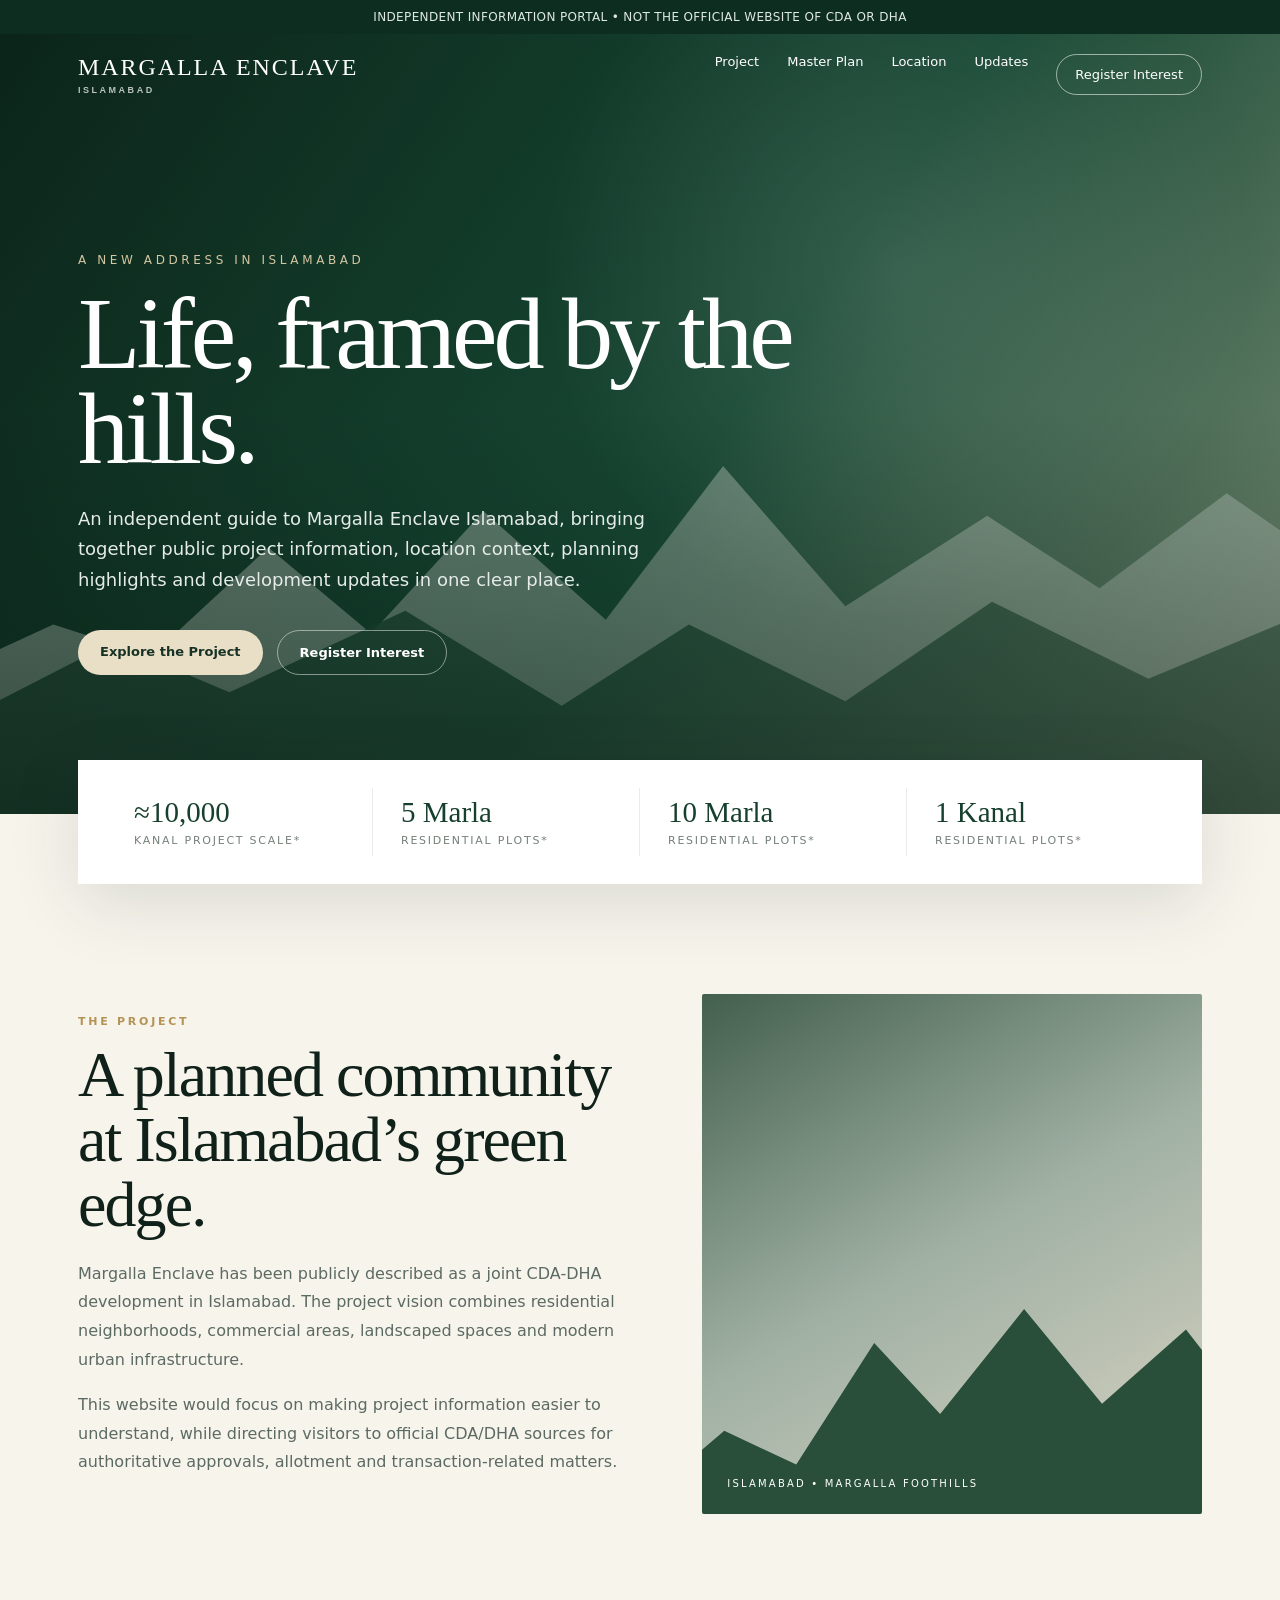
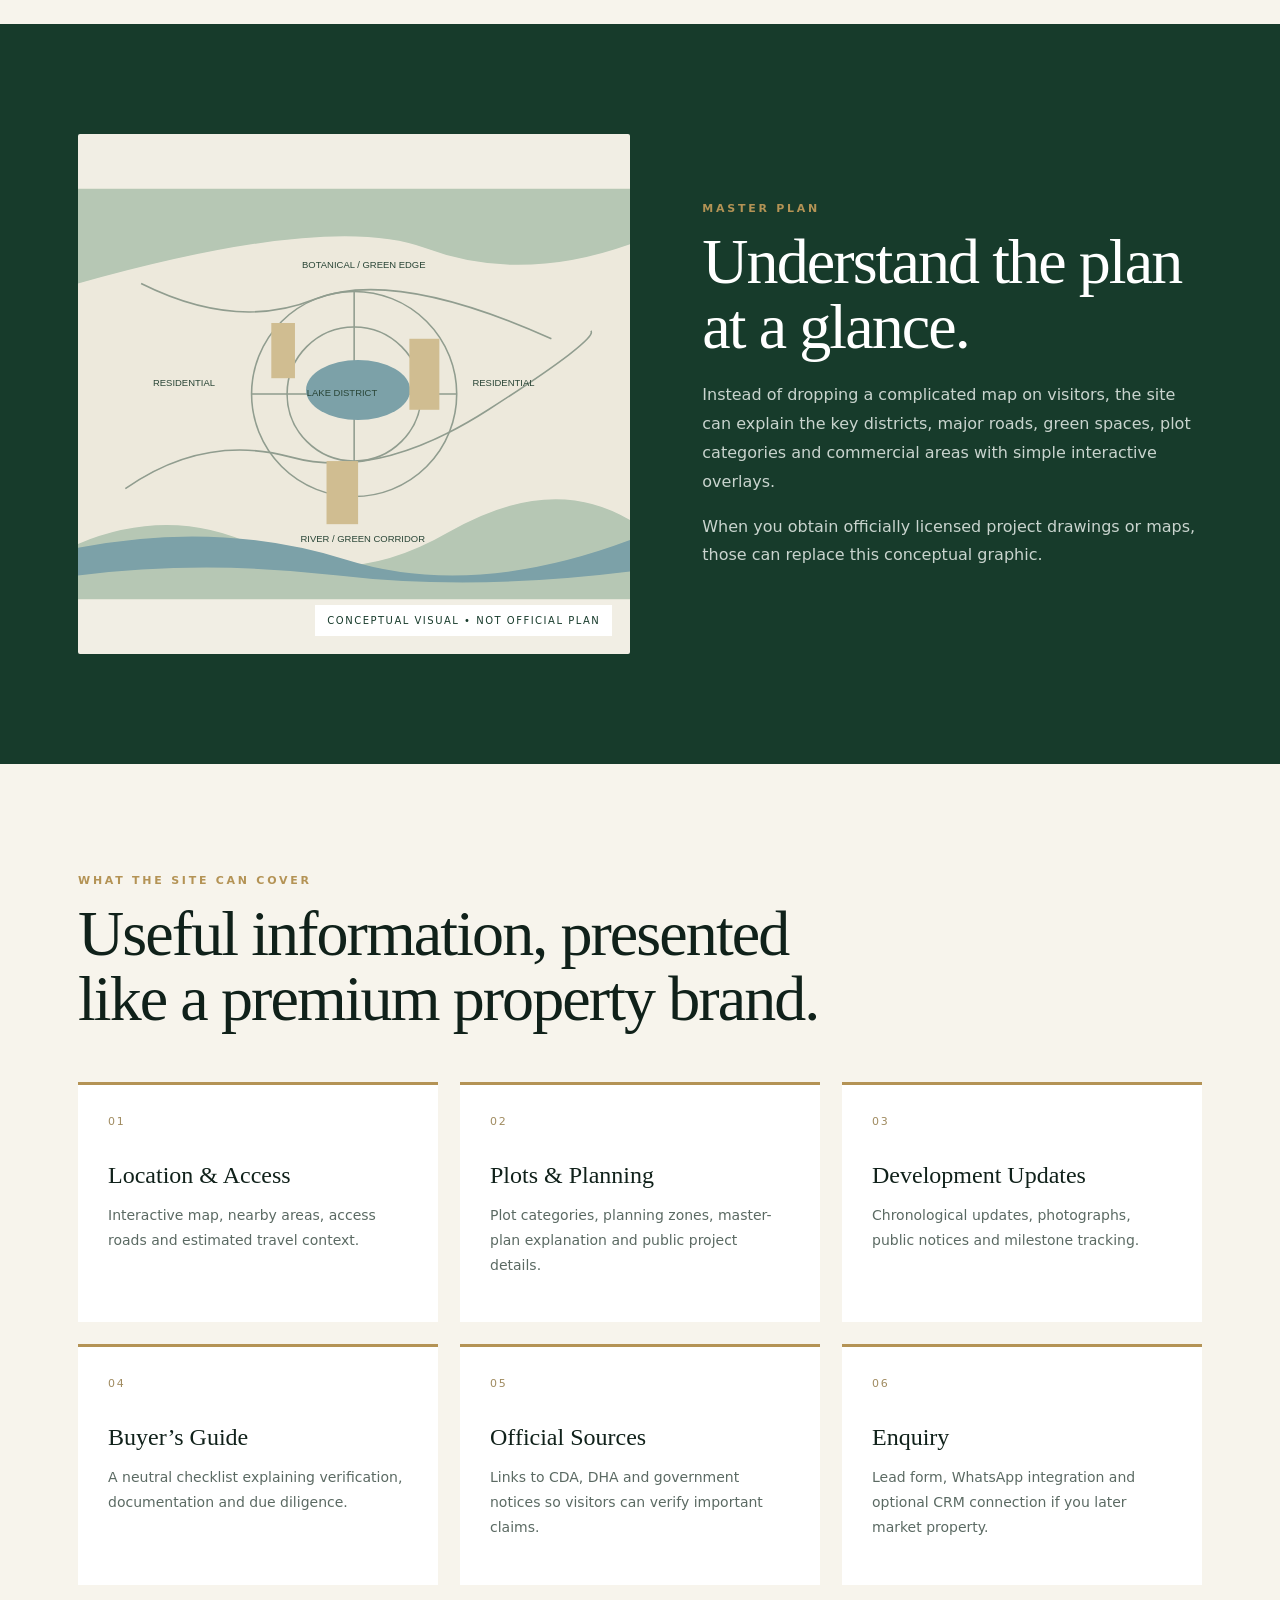
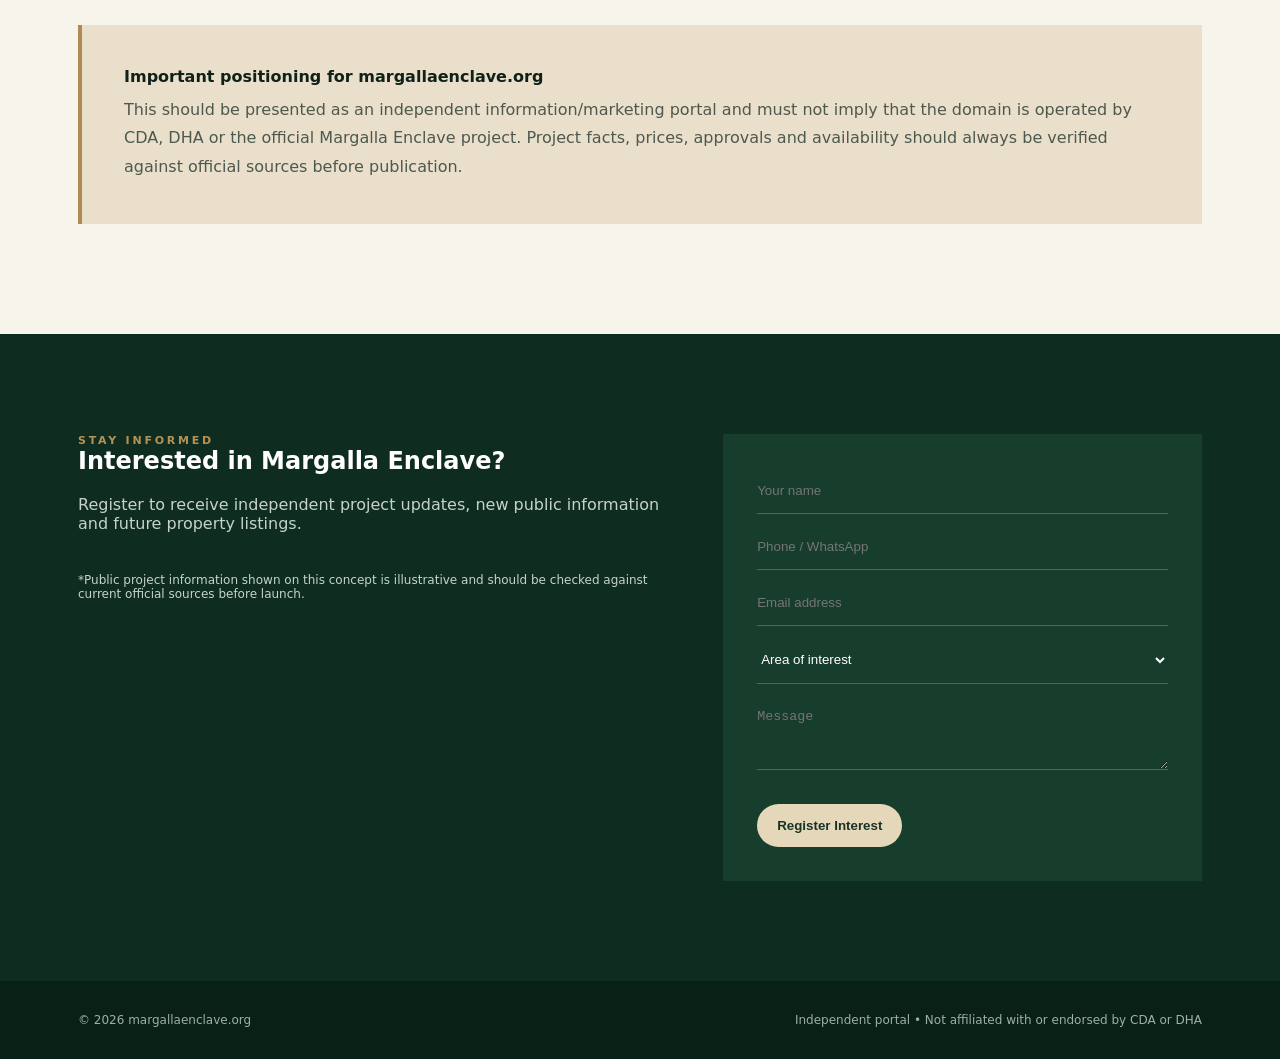
==== index.html @ d3f8efd4 "Add files via upload" ====
<!doctype html>
<html lang="en">
<head>
<meta charset="utf-8" />
<meta name="viewport" content="width=device-width,initial-scale=1" />
<title>Margalla Enclave Islamabad | Independent Information Portal</title>
<meta name="description" content="Independent information portal for Margalla Enclave Islamabad. Not an official CDA or DHA website." />
<style>
:root{--ink:#10211a;--green:#163d2c;--green2:#245942;--sand:#e9dfc7;--cream:#f7f4ec;--gold:#b49355;--white:#fff;--muted:#64726c}
*{box-sizing:border-box}html{scroll-behavior:smooth}body{margin:0;font-family:Inter,ui-sans-serif,system-ui,-apple-system,Segoe UI,Arial,sans-serif;background:var(--cream);color:var(--ink)}
a{text-decoration:none;color:inherit}.wrap{max-width:1180px;margin:auto;padding:0 28px}
.notice{background:#0d2d20;color:#dfe9e3;text-align:center;font-size:12px;letter-spacing:.03em;padding:10px 16px}
nav{height:82px;display:flex;align-items:center;justify-content:space-between;position:absolute;top:34px;left:0;right:0;z-index:5;color:#fff}.brand{font-family:Georgia,serif;font-size:24px;letter-spacing:.08em}.brand small{display:block;font:600 9px/1.2 Inter,sans-serif;letter-spacing:.28em;margin-top:4px;opacity:.72}.navlinks{display:flex;gap:28px;font-size:13px}.cta{border:1px solid rgba(255,255,255,.55);padding:12px 18px;border-radius:99px}
.hero{min-height:780px;position:relative;overflow:hidden;background:linear-gradient(125deg,#0b2419 0%,#174833 55%,#7a8e76 100%);color:white;display:flex;align-items:center}
.hero:after{content:"";position:absolute;inset:0;background:radial-gradient(circle at 70% 30%,rgba(255,255,255,.12),transparent 34%),linear-gradient(to top,rgba(4,20,13,.45),transparent 52%)}
.mountains{position:absolute;inset:auto -5% 0 -5%;height:58%;opacity:.46}
.mountains svg{width:100%;height:100%}.heroContent{position:relative;z-index:2;padding-top:80px;max-width:760px}.eyebrow{font-size:12px;letter-spacing:.3em;text-transform:uppercase;color:#d4c6a2;margin-bottom:20px}.hero h1{font:400 clamp(55px,8vw,104px)/.92 Georgia,serif;margin:0 0 28px;letter-spacing:-.04em}.hero p{max-width:620px;font-size:18px;line-height:1.7;color:#e5ece8}.buttons{display:flex;gap:14px;margin-top:34px}.btn{padding:14px 22px;border-radius:99px;font-weight:700;font-size:13px}.btn.gold{background:var(--sand);color:#183326}.btn.ghost{border:1px solid rgba(255,255,255,.48)}
.stats{margin-top:-54px;position:relative;z-index:4}.statsCard{background:#fff;box-shadow:0 18px 70px rgba(23,49,37,.13);display:grid;grid-template-columns:repeat(4,1fr);padding:28px}.stat{padding:8px 28px;border-right:1px solid #e9edea}.stat:last-child{border:0}.stat strong{display:block;font:400 29px Georgia,serif;color:#173f2d}.stat span{font-size:11px;text-transform:uppercase;letter-spacing:.16em;color:#748078}
.section{padding:110px 0}.grid2{display:grid;grid-template-columns:1.05fr .95fr;gap:72px;align-items:center}.kicker{font-size:11px;letter-spacing:.25em;text-transform:uppercase;color:var(--gold);font-weight:800}.section h2{font:400 clamp(40px,5vw,66px)/1.02 Georgia,serif;margin:14px 0 22px;letter-spacing:-.03em}.section p{color:#5b6a63;line-height:1.8;font-size:16px}.photo{height:520px;border-radius:2px;position:relative;overflow:hidden;background:linear-gradient(150deg,#435f4e,#9fb0a3 48%,#d9d4c3)}.photo:before{content:"";position:absolute;left:-10%;right:-10%;bottom:-10%;height:65%;background:#294f3a;clip-path:polygon(0 78%,12% 60%,24% 70%,37% 34%,48% 55%,62% 24%,75% 52%,89% 30%,100% 55%,100% 100%,0 100%)}.photo:after{content:"ISLAMABAD • MARGALLA FOOTHILLS";position:absolute;bottom:25px;left:25px;color:white;font-size:10px;letter-spacing:.22em}
.planSec{background:#173b2b;color:white}.planSec p{color:#c9d4ce}.plan{height:520px;background:#f1eee4;border-radius:2px;position:relative;overflow:hidden}.plan svg{width:100%;height:100%}.planTag{position:absolute;right:18px;bottom:18px;background:#fff;color:#173b2b;font-size:10px;letter-spacing:.15em;padding:10px 12px;text-transform:uppercase}
.features{display:grid;grid-template-columns:repeat(3,1fr);gap:22px;margin-top:50px}.feature{background:white;padding:30px;min-height:190px;border-top:3px solid var(--gold)}.feature b{font:400 24px Georgia,serif}.feature p{font-size:14px}.feature .num{font-size:11px;letter-spacing:.15em;color:#a08b60;margin-bottom:34px}
.disclaimer{background:#eadfca;padding:42px;margin-top:40px;border-left:4px solid #ae8c51}.disclaimer strong{display:block;margin-bottom:10px}.disclaimer p{margin:0;color:#4d584f}
.contact{background:#0f2c20;color:white;padding:100px 0}.contact .card{display:grid;grid-template-columns:1.1fr .9fr;gap:60px}.contact h2{margin-top:0}.contact p{color:#c6d3cc}.form{background:#173d2c;padding:34px}.form input,.form select,.form textarea{width:100%;padding:15px 0;margin-bottom:10px;border:0;border-bottom:1px solid rgba(255,255,255,.22);background:transparent;color:white;outline:none}.form option{color:#111}.form button{margin-top:20px;background:#e5d8ba;color:#183326;border:0;padding:14px 20px;border-radius:99px;font-weight:700}.footer{background:#092017;color:#9eb0a6;padding:32px 0;font-size:12px}.footer .wrap{display:flex;justify-content:space-between;gap:30px}
@media(max-width:800px){.navlinks{display:none}.hero{min-height:690px}.grid2,.contact .card{grid-template-columns:1fr}.statsCard{grid-template-columns:1fr 1fr}.stat:nth-child(2){border-right:0}.features{grid-template-columns:1fr}.photo,.plan{height:400px}.section{padding:78px 0}.footer .wrap{display:block}.footer span{display:block;margin-top:10px}}
</style>
</head>
<body>
<div class="notice">INDEPENDENT INFORMATION PORTAL • NOT THE OFFICIAL WEBSITE OF CDA OR DHA</div>
<nav><div class="wrap" style="display:flex;align-items:center;justify-content:space-between;width:100%"><a class="brand" href="#">MARGALLA ENCLAVE<small>ISLAMABAD</small></a><div class="navlinks"><a href="#project">Project</a><a href="#plan">Master Plan</a><a href="#location">Location</a><a href="#updates">Updates</a><a class="cta" href="#contact">Register Interest</a></div></div></nav>
<header class="hero"><div class="mountains"><svg viewBox="0 0 1440 500" preserveAspectRatio="none"><path fill="#b5c2b7" d="M0,350 L120,290 220,325 340,205 445,300 560,165 685,285 805,115 930,270 1075,170 1190,250 1320,145 1440,235 1440,500 0,500Z"/><path fill="#244b37" opacity=".9" d="M0,410 L180,310 300,365 480,275 640,380 770,290 930,375 1080,265 1240,350 1440,260 1440,500 0,500Z"/></svg></div><div class="wrap" style="width:100%"><div class="heroContent"><div class="eyebrow">A new address in Islamabad</div><h1>Life, framed by the hills.</h1><p>An independent guide to Margalla Enclave Islamabad, bringing together public project information, location context, planning highlights and development updates in one clear place.</p><div class="buttons"><a class="btn gold" href="#project">Explore the Project</a><a class="btn ghost" href="#contact">Register Interest</a></div></div></div></header>
<div class="stats"><div class="wrap"><div class="statsCard"><div class="stat"><strong>≈10,000</strong><span>Kanal project scale*</span></div><div class="stat"><strong>5 Marla</strong><span>Residential plots*</span></div><div class="stat"><strong>10 Marla</strong><span>Residential plots*</span></div><div class="stat"><strong>1 Kanal</strong><span>Residential plots*</span></div></div></div></div>
<section class="section" id="project"><div class="wrap grid2"><div><div class="kicker">The Project</div><h2>A planned community at Islamabad’s green edge.</h2><p>Margalla Enclave has been publicly described as a joint CDA-DHA development in Islamabad. The project vision combines residential neighborhoods, commercial areas, landscaped spaces and modern urban infrastructure.</p><p>This website would focus on making project information easier to understand, while directing visitors to official CDA/DHA sources for authoritative approvals, allotment and transaction-related matters.</p></div><div class="photo"></div></div></section>
<section class="section planSec" id="plan"><div class="wrap grid2"><div class="plan"><svg viewBox="0 0 700 520"><rect width="700" height="520" fill="#ede9dc"/><g stroke="#879587" stroke-width="2" fill="none" opacity=".9"><path d="M60 380 Q160 310 270 340 T520 280 T650 180"/><path d="M80 120 Q200 180 300 140 T600 190"/><circle cx="350" cy="260" r="130"/><circle cx="350" cy="260" r="85"/><path d="M350 130V390M220 260H480"/></g><g fill="#b6c7b4"><path d="M0 0H700V70Q560 120 440 75T0 120Z"/><path d="M0 450Q120 400 230 455T470 435T700 420V520H0Z"/></g><g fill="#7ca1a8"><ellipse cx="355" cy="255" rx="66" ry="38"/><path d="M0 455 Q180 420 340 470 T700 445 V485 Q500 510 330 490 T0 490Z"/></g><g fill="#d0bd91"><rect x="245" y="170" width="30" height="70"/><rect x="420" y="190" width="38" height="90"/><rect x="315" y="345" width="40" height="80"/></g><g font-family="Arial" font-size="12" fill="#294536"><text x="290" y="263">LAKE DISTRICT</text><text x="284" y="100">BOTANICAL / GREEN EDGE</text><text x="282" y="447">RIVER / GREEN CORRIDOR</text><text x="500" y="250">RESIDENTIAL</text><text x="95" y="250">RESIDENTIAL</text></g></svg><div class="planTag">Conceptual visual • not official plan</div></div><div><div class="kicker">Master Plan</div><h2>Understand the plan at a glance.</h2><p>Instead of dropping a complicated map on visitors, the site can explain the key districts, major roads, green spaces, plot categories and commercial areas with simple interactive overlays.</p><p>When you obtain officially licensed project drawings or maps, those can replace this conceptual graphic.</p></div></div></section>
<section class="section" id="location"><div class="wrap"><div class="kicker">What the site can cover</div><h2 style="max-width:760px">Useful information, presented like a premium property brand.</h2><div class="features"><div class="feature"><div class="num">01</div><b>Location & Access</b><p>Interactive map, nearby areas, access roads and estimated travel context.</p></div><div class="feature"><div class="num">02</div><b>Plots & Planning</b><p>Plot categories, planning zones, master-plan explanation and public project details.</p></div><div class="feature"><div class="num">03</div><b>Development Updates</b><p>Chronological updates, photographs, public notices and milestone tracking.</p></div><div class="feature"><div class="num">04</div><b>Buyer’s Guide</b><p>A neutral checklist explaining verification, documentation and due diligence.</p></div><div class="feature"><div class="num">05</div><b>Official Sources</b><p>Links to CDA, DHA and government notices so visitors can verify important claims.</p></div><div class="feature"><div class="num">06</div><b>Enquiry</b><p>Lead form, WhatsApp integration and optional CRM connection if you later market property.</p></div></div><div class="disclaimer"><strong>Important positioning for margallaenclave.org</strong><p>This should be presented as an independent information/marketing portal and must not imply that the domain is operated by CDA, DHA or the official Margalla Enclave project. Project facts, prices, approvals and availability should always be verified against official sources before publication.</p></div></div></section>
<section class="contact" id="contact"><div class="wrap card"><div><div class="kicker">Stay informed</div><h2>Interested in Margalla Enclave?</h2><p>Register to receive independent project updates, new public information and future property listings.</p><p style="font-size:12px;margin-top:40px">*Public project information shown on this concept is illustrative and should be checked against current official sources before launch.</p></div><form class="form" onsubmit="event.preventDefault();alert('Demo form only');"><input placeholder="Your name"/><input placeholder="Phone / WhatsApp"/><input type="email" placeholder="Email address"/><select><option>Area of interest</option><option>5 Marla</option><option>10 Marla</option><option>1 Kanal</option><option>Commercial</option></select><textarea rows="3" placeholder="Message"></textarea><button>Register Interest</button></form></div></section>
<footer class="footer"><div class="wrap"><div>© 2026 margallaenclave.org</div><span>Independent portal • Not affiliated with or endorsed by CDA or DHA</span></div></footer>
</body></html>
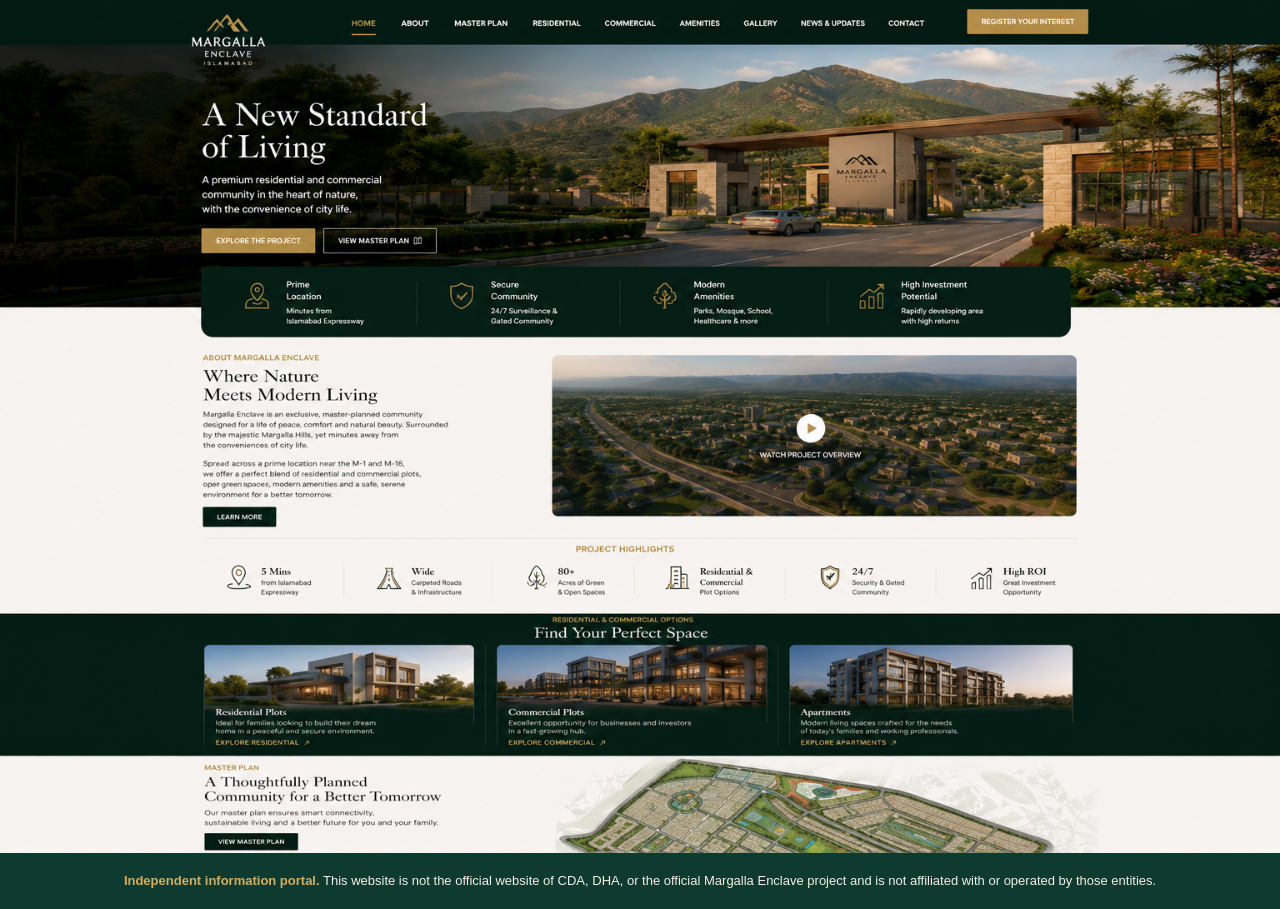
==== commit 1869142d: "Add files via upload" ====
--- a/index.html
+++ b/index.html
@@ -1,37 +1,34 @@
 <!doctype html>
 <html lang="en">
 <head>
-<meta charset="utf-8" />
-<meta name="viewport" content="width=device-width,initial-scale=1" />
-<title>Margalla Enclave Islamabad | Independent Information Portal</title>
-<meta name="description" content="Independent information portal for Margalla Enclave Islamabad. Not an official CDA or DHA website." />
-<style>
-:root{--ink:#10211a;--green:#163d2c;--green2:#245942;--sand:#e9dfc7;--cream:#f7f4ec;--gold:#b49355;--white:#fff;--muted:#64726c}
-*{box-sizing:border-box}html{scroll-behavior:smooth}body{margin:0;font-family:Inter,ui-sans-serif,system-ui,-apple-system,Segoe UI,Arial,sans-serif;background:var(--cream);color:var(--ink)}
-a{text-decoration:none;color:inherit}.wrap{max-width:1180px;margin:auto;padding:0 28px}
-.notice{background:#0d2d20;color:#dfe9e3;text-align:center;font-size:12px;letter-spacing:.03em;padding:10px 16px}
-nav{height:82px;display:flex;align-items:center;justify-content:space-between;position:absolute;top:34px;left:0;right:0;z-index:5;color:#fff}.brand{font-family:Georgia,serif;font-size:24px;letter-spacing:.08em}.brand small{display:block;font:600 9px/1.2 Inter,sans-serif;letter-spacing:.28em;margin-top:4px;opacity:.72}.navlinks{display:flex;gap:28px;font-size:13px}.cta{border:1px solid rgba(255,255,255,.55);padding:12px 18px;border-radius:99px}
-.hero{min-height:780px;position:relative;overflow:hidden;background:linear-gradient(125deg,#0b2419 0%,#174833 55%,#7a8e76 100%);color:white;display:flex;align-items:center}
-.hero:after{content:"";position:absolute;inset:0;background:radial-gradient(circle at 70% 30%,rgba(255,255,255,.12),transparent 34%),linear-gradient(to top,rgba(4,20,13,.45),transparent 52%)}
-.mountains{position:absolute;inset:auto -5% 0 -5%;height:58%;opacity:.46}
-.mountains svg{width:100%;height:100%}.heroContent{position:relative;z-index:2;padding-top:80px;max-width:760px}.eyebrow{font-size:12px;letter-spacing:.3em;text-transform:uppercase;color:#d4c6a2;margin-bottom:20px}.hero h1{font:400 clamp(55px,8vw,104px)/.92 Georgia,serif;margin:0 0 28px;letter-spacing:-.04em}.hero p{max-width:620px;font-size:18px;line-height:1.7;color:#e5ece8}.buttons{display:flex;gap:14px;margin-top:34px}.btn{padding:14px 22px;border-radius:99px;font-weight:700;font-size:13px}.btn.gold{background:var(--sand);color:#183326}.btn.ghost{border:1px solid rgba(255,255,255,.48)}
-.stats{margin-top:-54px;position:relative;z-index:4}.statsCard{background:#fff;box-shadow:0 18px 70px rgba(23,49,37,.13);display:grid;grid-template-columns:repeat(4,1fr);padding:28px}.stat{padding:8px 28px;border-right:1px solid #e9edea}.stat:last-child{border:0}.stat strong{display:block;font:400 29px Georgia,serif;color:#173f2d}.stat span{font-size:11px;text-transform:uppercase;letter-spacing:.16em;color:#748078}
-.section{padding:110px 0}.grid2{display:grid;grid-template-columns:1.05fr .95fr;gap:72px;align-items:center}.kicker{font-size:11px;letter-spacing:.25em;text-transform:uppercase;color:var(--gold);font-weight:800}.section h2{font:400 clamp(40px,5vw,66px)/1.02 Georgia,serif;margin:14px 0 22px;letter-spacing:-.03em}.section p{color:#5b6a63;line-height:1.8;font-size:16px}.photo{height:520px;border-radius:2px;position:relative;overflow:hidden;background:linear-gradient(150deg,#435f4e,#9fb0a3 48%,#d9d4c3)}.photo:before{content:"";position:absolute;left:-10%;right:-10%;bottom:-10%;height:65%;background:#294f3a;clip-path:polygon(0 78%,12% 60%,24% 70%,37% 34%,48% 55%,62% 24%,75% 52%,89% 30%,100% 55%,100% 100%,0 100%)}.photo:after{content:"ISLAMABAD • MARGALLA FOOTHILLS";position:absolute;bottom:25px;left:25px;color:white;font-size:10px;letter-spacing:.22em}
-.planSec{background:#173b2b;color:white}.planSec p{color:#c9d4ce}.plan{height:520px;background:#f1eee4;border-radius:2px;position:relative;overflow:hidden}.plan svg{width:100%;height:100%}.planTag{position:absolute;right:18px;bottom:18px;background:#fff;color:#173b2b;font-size:10px;letter-spacing:.15em;padding:10px 12px;text-transform:uppercase}
-.features{display:grid;grid-template-columns:repeat(3,1fr);gap:22px;margin-top:50px}.feature{background:white;padding:30px;min-height:190px;border-top:3px solid var(--gold)}.feature b{font:400 24px Georgia,serif}.feature p{font-size:14px}.feature .num{font-size:11px;letter-spacing:.15em;color:#a08b60;margin-bottom:34px}
-.disclaimer{background:#eadfca;padding:42px;margin-top:40px;border-left:4px solid #ae8c51}.disclaimer strong{display:block;margin-bottom:10px}.disclaimer p{margin:0;color:#4d584f}
-.contact{background:#0f2c20;color:white;padding:100px 0}.contact .card{display:grid;grid-template-columns:1.1fr .9fr;gap:60px}.contact h2{margin-top:0}.contact p{color:#c6d3cc}.form{background:#173d2c;padding:34px}.form input,.form select,.form textarea{width:100%;padding:15px 0;margin-bottom:10px;border:0;border-bottom:1px solid rgba(255,255,255,.22);background:transparent;color:white;outline:none}.form option{color:#111}.form button{margin-top:20px;background:#e5d8ba;color:#183326;border:0;padding:14px 20px;border-radius:99px;font-weight:700}.footer{background:#092017;color:#9eb0a6;padding:32px 0;font-size:12px}.footer .wrap{display:flex;justify-content:space-between;gap:30px}
-@media(max-width:800px){.navlinks{display:none}.hero{min-height:690px}.grid2,.contact .card{grid-template-columns:1fr}.statsCard{grid-template-columns:1fr 1fr}.stat:nth-child(2){border-right:0}.features{grid-template-columns:1fr}.photo,.plan{height:400px}.section{padding:78px 0}.footer .wrap{display:block}.footer span{display:block;margin-top:10px}}
-</style>
+  <meta charset="utf-8">
+  <meta name="viewport" content="width=device-width, initial-scale=1">
+  <title>Margalla Enclave Islamabad | Independent Information Portal</title>
+  <meta name="description" content="Independent information portal for Margalla Enclave Islamabad. Not affiliated with CDA, DHA, or the official Margalla Enclave project.">
+  <style>
+    * { box-sizing: border-box; }
+    html, body { margin: 0; padding: 0; background: #f7f4ee; }
+    body { font-family: Arial, Helvetica, sans-serif; color: #173d32; }
+    .page { width: 100%; overflow-x: hidden; }
+    .mockup { display: block; width: 100%; height: auto; }
+    .disclaimer {
+      background: #0e3a30;
+      color: #f5efe4;
+      text-align: center;
+      padding: 18px 20px;
+      font-size: 13px;
+      line-height: 1.5;
+    }
+    .disclaimer strong { color: #d6ad5c; }
+  </style>
 </head>
 <body>
-<div class="notice">INDEPENDENT INFORMATION PORTAL • NOT THE OFFICIAL WEBSITE OF CDA OR DHA</div>
-<nav><div class="wrap" style="display:flex;align-items:center;justify-content:space-between;width:100%"><a class="brand" href="#">MARGALLA ENCLAVE<small>ISLAMABAD</small></a><div class="navlinks"><a href="#project">Project</a><a href="#plan">Master Plan</a><a href="#location">Location</a><a href="#updates">Updates</a><a class="cta" href="#contact">Register Interest</a></div></div></nav>
-<header class="hero"><div class="mountains"><svg viewBox="0 0 1440 500" preserveAspectRatio="none"><path fill="#b5c2b7" d="M0,350 L120,290 220,325 340,205 445,300 560,165 685,285 805,115 930,270 1075,170 1190,250 1320,145 1440,235 1440,500 0,500Z"/><path fill="#244b37" opacity=".9" d="M0,410 L180,310 300,365 480,275 640,380 770,290 930,375 1080,265 1240,350 1440,260 1440,500 0,500Z"/></svg></div><div class="wrap" style="width:100%"><div class="heroContent"><div class="eyebrow">A new address in Islamabad</div><h1>Life, framed by the hills.</h1><p>An independent guide to Margalla Enclave Islamabad, bringing together public project information, location context, planning highlights and development updates in one clear place.</p><div class="buttons"><a class="btn gold" href="#project">Explore the Project</a><a class="btn ghost" href="#contact">Register Interest</a></div></div></div></header>
-<div class="stats"><div class="wrap"><div class="statsCard"><div class="stat"><strong>≈10,000</strong><span>Kanal project scale*</span></div><div class="stat"><strong>5 Marla</strong><span>Residential plots*</span></div><div class="stat"><strong>10 Marla</strong><span>Residential plots*</span></div><div class="stat"><strong>1 Kanal</strong><span>Residential plots*</span></div></div></div></div>
-<section class="section" id="project"><div class="wrap grid2"><div><div class="kicker">The Project</div><h2>A planned community at Islamabad’s green edge.</h2><p>Margalla Enclave has been publicly described as a joint CDA-DHA development in Islamabad. The project vision combines residential neighborhoods, commercial areas, landscaped spaces and modern urban infrastructure.</p><p>This website would focus on making project information easier to understand, while directing visitors to official CDA/DHA sources for authoritative approvals, allotment and transaction-related matters.</p></div><div class="photo"></div></div></section>
-<section class="section planSec" id="plan"><div class="wrap grid2"><div class="plan"><svg viewBox="0 0 700 520"><rect width="700" height="520" fill="#ede9dc"/><g stroke="#879587" stroke-width="2" fill="none" opacity=".9"><path d="M60 380 Q160 310 270 340 T520 280 T650 180"/><path d="M80 120 Q200 180 300 140 T600 190"/><circle cx="350" cy="260" r="130"/><circle cx="350" cy="260" r="85"/><path d="M350 130V390M220 260H480"/></g><g fill="#b6c7b4"><path d="M0 0H700V70Q560 120 440 75T0 120Z"/><path d="M0 450Q120 400 230 455T470 435T700 420V520H0Z"/></g><g fill="#7ca1a8"><ellipse cx="355" cy="255" rx="66" ry="38"/><path d="M0 455 Q180 420 340 470 T700 445 V485 Q500 510 330 490 T0 490Z"/></g><g fill="#d0bd91"><rect x="245" y="170" width="30" height="70"/><rect x="420" y="190" width="38" height="90"/><rect x="315" y="345" width="40" height="80"/></g><g font-family="Arial" font-size="12" fill="#294536"><text x="290" y="263">LAKE DISTRICT</text><text x="284" y="100">BOTANICAL / GREEN EDGE</text><text x="282" y="447">RIVER / GREEN CORRIDOR</text><text x="500" y="250">RESIDENTIAL</text><text x="95" y="250">RESIDENTIAL</text></g></svg><div class="planTag">Conceptual visual • not official plan</div></div><div><div class="kicker">Master Plan</div><h2>Understand the plan at a glance.</h2><p>Instead of dropping a complicated map on visitors, the site can explain the key districts, major roads, green spaces, plot categories and commercial areas with simple interactive overlays.</p><p>When you obtain officially licensed project drawings or maps, those can replace this conceptual graphic.</p></div></div></section>
-<section class="section" id="location"><div class="wrap"><div class="kicker">What the site can cover</div><h2 style="max-width:760px">Useful information, presented like a premium property brand.</h2><div class="features"><div class="feature"><div class="num">01</div><b>Location & Access</b><p>Interactive map, nearby areas, access roads and estimated travel context.</p></div><div class="feature"><div class="num">02</div><b>Plots & Planning</b><p>Plot categories, planning zones, master-plan explanation and public project details.</p></div><div class="feature"><div class="num">03</div><b>Development Updates</b><p>Chronological updates, photographs, public notices and milestone tracking.</p></div><div class="feature"><div class="num">04</div><b>Buyer’s Guide</b><p>A neutral checklist explaining verification, documentation and due diligence.</p></div><div class="feature"><div class="num">05</div><b>Official Sources</b><p>Links to CDA, DHA and government notices so visitors can verify important claims.</p></div><div class="feature"><div class="num">06</div><b>Enquiry</b><p>Lead form, WhatsApp integration and optional CRM connection if you later market property.</p></div></div><div class="disclaimer"><strong>Important positioning for margallaenclave.org</strong><p>This should be presented as an independent information/marketing portal and must not imply that the domain is operated by CDA, DHA or the official Margalla Enclave project. Project facts, prices, approvals and availability should always be verified against official sources before publication.</p></div></div></section>
-<section class="contact" id="contact"><div class="wrap card"><div><div class="kicker">Stay informed</div><h2>Interested in Margalla Enclave?</h2><p>Register to receive independent project updates, new public information and future property listings.</p><p style="font-size:12px;margin-top:40px">*Public project information shown on this concept is illustrative and should be checked against current official sources before launch.</p></div><form class="form" onsubmit="event.preventDefault();alert('Demo form only');"><input placeholder="Your name"/><input placeholder="Phone / WhatsApp"/><input type="email" placeholder="Email address"/><select><option>Area of interest</option><option>5 Marla</option><option>10 Marla</option><option>1 Kanal</option><option>Commercial</option></select><textarea rows="3" placeholder="Message"></textarea><button>Register Interest</button></form></div></section>
-<footer class="footer"><div class="wrap"><div>© 2026 margallaenclave.org</div><span>Independent portal • Not affiliated with or endorsed by CDA or DHA</span></div></footer>
-</body></html>
+  <main class="page">
+    <img class="mockup" src="margalla-enclave-homepage.png" alt="Margalla Enclave Islamabad website concept">
+    <div class="disclaimer">
+      <strong>Independent information portal.</strong>
+      This website is not the official website of CDA, DHA, or the official Margalla Enclave project and is not affiliated with or operated by those entities.
+    </div>
+  </main>
+</body>
+</html>
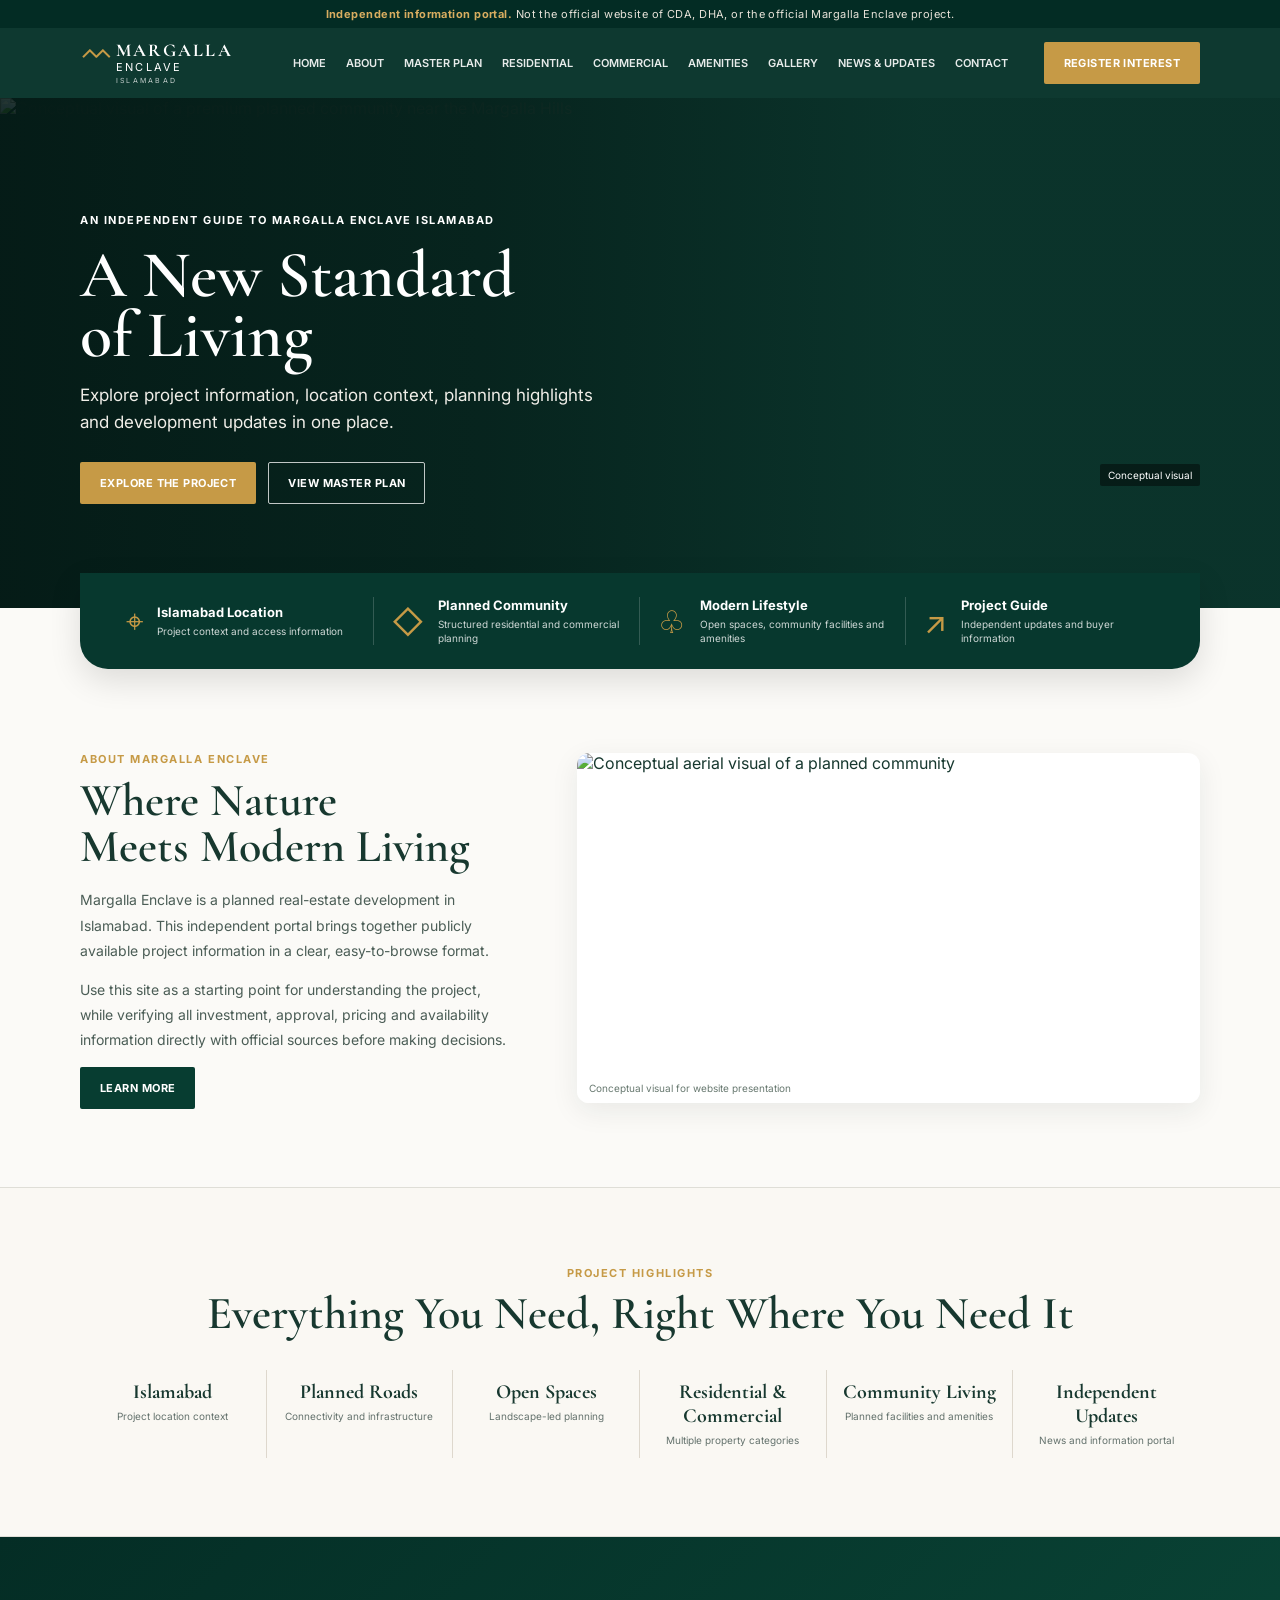
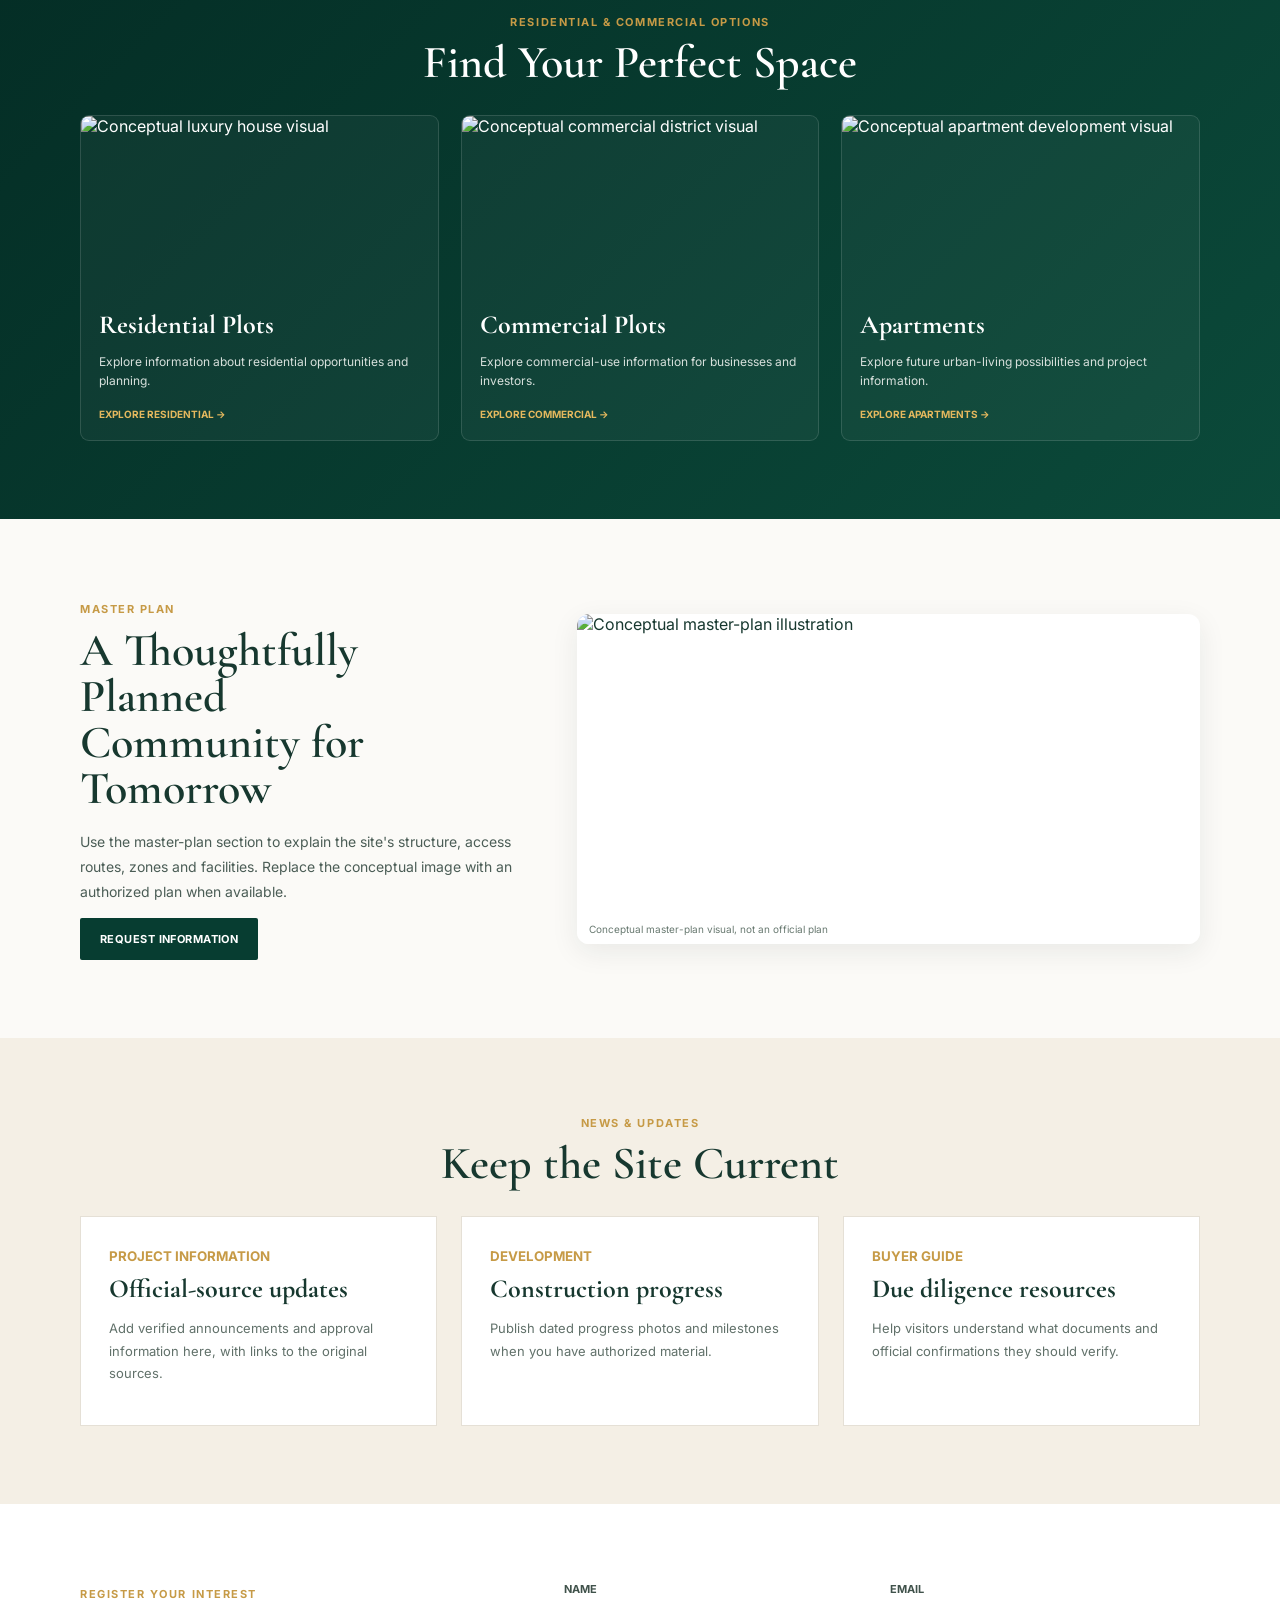
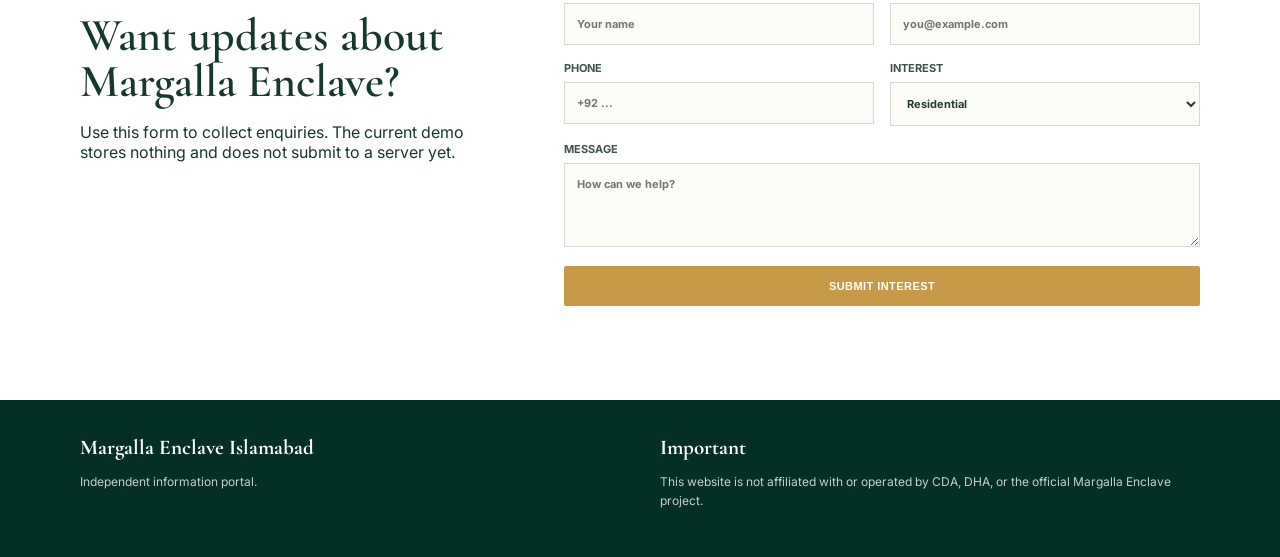
==== commit 8eba3da2: "Add files via upload" ====
--- a/index.html
+++ b/index.html
@@ -4,31 +4,179 @@
   <meta charset="utf-8">
   <meta name="viewport" content="width=device-width, initial-scale=1">
   <title>Margalla Enclave Islamabad | Independent Information Portal</title>
-  <meta name="description" content="Independent information portal for Margalla Enclave Islamabad. Not affiliated with CDA, DHA, or the official Margalla Enclave project.">
-  <style>
-    * { box-sizing: border-box; }
-    html, body { margin: 0; padding: 0; background: #f7f4ee; }
-    body { font-family: Arial, Helvetica, sans-serif; color: #173d32; }
-    .page { width: 100%; overflow-x: hidden; }
-    .mockup { display: block; width: 100%; height: auto; }
-    .disclaimer {
-      background: #0e3a30;
-      color: #f5efe4;
-      text-align: center;
-      padding: 18px 20px;
-      font-size: 13px;
-      line-height: 1.5;
-    }
-    .disclaimer strong { color: #d6ad5c; }
-  </style>
+  <meta name="description" content="Independent information portal for Margalla Enclave Islamabad. Not affiliated with or operated by CDA, DHA, or the official Margalla Enclave project.">
+  <link rel="preconnect" href="https://fonts.googleapis.com">
+  <link rel="preconnect" href="https://fonts.gstatic.com" crossorigin>
+  <link href="https://fonts.googleapis.com/css2?family=Cormorant+Garamond:wght@500;600;700&family=Inter:wght@400;500;600;700&display=swap" rel="stylesheet">
+  <link rel="stylesheet" href="styles.css">
 </head>
 <body>
-  <main class="page">
-    <img class="mockup" src="margalla-enclave-homepage.png" alt="Margalla Enclave Islamabad website concept">
-    <div class="disclaimer">
-      <strong>Independent information portal.</strong>
-      This website is not the official website of CDA, DHA, or the official Margalla Enclave project and is not affiliated with or operated by those entities.
+  <div class="notice">
+    <strong>Independent information portal.</strong>
+    Not the official website of CDA, DHA, or the official Margalla Enclave project.
+  </div>
+
+  <header class="site-header">
+    <a class="brand" href="#home" aria-label="Margalla Enclave home">
+      <span class="mark">⌃⌃</span>
+      <span class="brand-copy"><b>MARGALLA</b><span>ENCLAVE</span><small>ISLAMABAD</small></span>
+    </a>
+
+    <button class="menu-toggle" aria-label="Open menu" aria-expanded="false">☰</button>
+
+    <nav class="nav">
+      <a href="#home">Home</a>
+      <a href="#about">About</a>
+      <a href="#master-plan">Master Plan</a>
+      <a href="#options">Residential</a>
+      <a href="#options">Commercial</a>
+      <a href="#amenities">Amenities</a>
+      <a href="#gallery">Gallery</a>
+      <a href="#updates">News & Updates</a>
+      <a href="#contact">Contact</a>
+    </nav>
+
+    <a class="btn btn-gold header-cta" href="#contact">Register Interest</a>
+  </header>
+
+  <main>
+    <section class="hero" id="home">
+      <img src="assets/hero.jpg" alt="Conceptual visual of a premium planned community near the Margalla Hills">
+      <div class="hero-shade"></div>
+      <div class="hero-content shell">
+        <span class="eyebrow">An independent guide to Margalla Enclave Islamabad</span>
+        <h1>A New Standard<br>of Living</h1>
+        <p>Explore project information, location context, planning highlights and development updates in one place.</p>
+        <div class="actions">
+          <a class="btn btn-gold" href="#about">Explore the Project</a>
+          <a class="btn btn-outline" href="#master-plan">View Master Plan</a>
+        </div>
+        <span class="concept-label">Conceptual visual</span>
+      </div>
+    </section>
+
+    <section class="feature-strip shell" id="amenities">
+      <article><span>⌖</span><div><b>Islamabad Location</b><small>Project context and access information</small></div></article>
+      <article><span>◇</span><div><b>Planned Community</b><small>Structured residential and commercial planning</small></div></article>
+      <article><span>♧</span><div><b>Modern Lifestyle</b><small>Open spaces, community facilities and amenities</small></div></article>
+      <article><span>↗</span><div><b>Project Guide</b><small>Independent updates and buyer information</small></div></article>
+    </section>
+
+    <section class="split shell section" id="about">
+      <div class="copy">
+        <span class="eyebrow gold">About Margalla Enclave</span>
+        <h2>Where Nature<br>Meets Modern Living</h2>
+        <p>Margalla Enclave is a planned real-estate development in Islamabad. This independent portal brings together publicly available project information in a clear, easy-to-browse format.</p>
+        <p>Use this site as a starting point for understanding the project, while verifying all investment, approval, pricing and availability information directly with official sources before making decisions.</p>
+        <a class="btn btn-green" href="#updates">Learn More</a>
+      </div>
+      <figure class="media-card" id="gallery">
+        <img src="assets/about.jpg" alt="Conceptual aerial visual of a planned community">
+        <figcaption>Conceptual visual for website presentation</figcaption>
+      </figure>
+    </section>
+
+    <section class="highlights section">
+      <div class="shell">
+        <span class="eyebrow gold center">Project Highlights</span>
+        <h2 class="center">Everything You Need, Right Where You Need It</h2>
+        <div class="highlight-grid">
+          <div><b>Islamabad</b><span>Project location context</span></div>
+          <div><b>Planned Roads</b><span>Connectivity and infrastructure</span></div>
+          <div><b>Open Spaces</b><span>Landscape-led planning</span></div>
+          <div><b>Residential & Commercial</b><span>Multiple property categories</span></div>
+          <div><b>Community Living</b><span>Planned facilities and amenities</span></div>
+          <div><b>Independent Updates</b><span>News and information portal</span></div>
+        </div>
+      </div>
+    </section>
+
+    <section class="options section" id="options">
+      <div class="shell">
+        <span class="eyebrow gold center">Residential & Commercial Options</span>
+        <h2 class="center light">Find Your Perfect Space</h2>
+        <div class="card-grid">
+          <article class="property-card">
+            <img src="assets/residential.jpg" alt="Conceptual luxury house visual">
+            <div><h3>Residential Plots</h3><p>Explore information about residential opportunities and planning.</p><a href="#contact">Explore Residential →</a></div>
+          </article>
+          <article class="property-card">
+            <img src="assets/commercial.jpg" alt="Conceptual commercial district visual">
+            <div><h3>Commercial Plots</h3><p>Explore commercial-use information for businesses and investors.</p><a href="#contact">Explore Commercial →</a></div>
+          </article>
+          <article class="property-card">
+            <img src="assets/apartments.jpg" alt="Conceptual apartment development visual">
+            <div><h3>Apartments</h3><p>Explore future urban-living possibilities and project information.</p><a href="#contact">Explore Apartments →</a></div>
+          </article>
+        </div>
+      </div>
+    </section>
+
+    <section class="master section shell" id="master-plan">
+      <div class="copy">
+        <span class="eyebrow gold">Master Plan</span>
+        <h2>A Thoughtfully Planned<br>Community for Tomorrow</h2>
+        <p>Use the master-plan section to explain the site's structure, access routes, zones and facilities. Replace the conceptual image with an authorized plan when available.</p>
+        <a class="btn btn-green" href="#contact">Request Information</a>
+      </div>
+      <figure class="media-card master-image">
+        <img src="assets/master-plan.jpg" alt="Conceptual master-plan illustration">
+        <figcaption>Conceptual master-plan visual, not an official plan</figcaption>
+      </figure>
+    </section>
+
+    <section class="updates section" id="updates">
+      <div class="shell">
+        <span class="eyebrow gold center">News & Updates</span>
+        <h2 class="center">Keep the Site Current</h2>
+        <div class="update-grid">
+          <article><small>Project Information</small><h3>Official-source updates</h3><p>Add verified announcements and approval information here, with links to the original sources.</p></article>
+          <article><small>Development</small><h3>Construction progress</h3><p>Publish dated progress photos and milestones when you have authorized material.</p></article>
+          <article><small>Buyer Guide</small><h3>Due diligence resources</h3><p>Help visitors understand what documents and official confirmations they should verify.</p></article>
+        </div>
+      </div>
+    </section>
+
+    <section class="contact section" id="contact">
+      <div class="shell contact-grid">
+        <div>
+          <span class="eyebrow gold">Register Your Interest</span>
+          <h2>Want updates about Margalla Enclave?</h2>
+          <p>Use this form to collect enquiries. The current demo stores nothing and does not submit to a server yet.</p>
+        </div>
+        <form id="interest-form">
+          <label>Name<input required name="name" type="text" placeholder="Your name"></label>
+          <label>Email<input required name="email" type="email" placeholder="you@example.com"></label>
+          <label>Phone<input name="phone" type="tel" placeholder="+92 ..."></label>
+          <label>Interest
+            <select name="interest">
+              <option>Residential</option>
+              <option>Commercial</option>
+              <option>Apartments</option>
+              <option>General information</option>
+            </select>
+          </label>
+          <label class="full">Message<textarea name="message" rows="4" placeholder="How can we help?"></textarea></label>
+          <button class="btn btn-gold full" type="submit">Submit Interest</button>
+          <p class="form-note full" id="form-note" aria-live="polite"></p>
+        </form>
+      </div>
+    </section>
+  </main>
+
+  <footer>
+    <div class="shell footer-grid">
+      <div>
+        <b>Margalla Enclave Islamabad</b>
+        <p>Independent information portal.</p>
+      </div>
+      <div>
+        <b>Important</b>
+        <p>This website is not affiliated with or operated by CDA, DHA, or the official Margalla Enclave project.</p>
+      </div>
     </div>
-  </main>
+  </footer>
+
+  <script src="script.js"></script>
 </body>
 </html>
--- a/styles.css
+++ b/styles.css
@@ -0,0 +1,119 @@
+
+:root{
+  --green:#073d31;
+  --green2:#0e4a3a;
+  --ink:#17382f;
+  --cream:#f6f1e8;
+  --paper:#fbfaf7;
+  --gold:#c69a46;
+  --muted:#66766f;
+  --line:#dfded7;
+}
+*{box-sizing:border-box}
+html{scroll-behavior:smooth}
+body{margin:0;background:var(--paper);color:var(--ink);font-family:Inter,system-ui,sans-serif}
+img{max-width:100%;display:block}
+a{text-decoration:none;color:inherit}
+.shell{width:min(1120px,calc(100% - 40px));margin-inline:auto}
+.notice{background:#032c24;color:#e8e3d9;text-align:center;padding:7px 16px;font-size:11px;letter-spacing:.04em}
+.notice strong{color:#d8ad60}
+.site-header{position:sticky;top:0;z-index:30;background:rgba(5,49,40,.96);color:white;display:flex;align-items:center;gap:28px;padding:14px max(20px,calc((100vw - 1120px)/2));backdrop-filter:blur(10px)}
+.brand{display:flex;align-items:center;gap:10px;min-width:175px}
+.mark{font-size:26px;color:var(--gold);letter-spacing:-7px;transform:translateY(-5px)}
+.brand-copy{display:flex;flex-direction:column;line-height:.9;letter-spacing:.14em}
+.brand-copy b{font-family:"Cormorant Garamond",serif;font-size:18px}
+.brand-copy span{font-size:11px;margin-top:5px}
+.brand-copy small{font-size:7px;margin-top:5px;opacity:.75}
+.nav{display:flex;gap:20px;align-items:center;margin-left:auto}
+.nav a{font-size:11px;font-weight:600;text-transform:uppercase;opacity:.9}
+.nav a:hover{color:#e3bb6b}
+.header-cta{margin-left:8px}
+.menu-toggle{display:none;background:none;border:0;color:white;font-size:24px}
+.btn{display:inline-flex;align-items:center;justify-content:center;padding:13px 19px;border-radius:2px;font-size:11px;font-weight:700;text-transform:uppercase;letter-spacing:.04em;border:1px solid transparent}
+.btn-gold{background:var(--gold);color:white}
+.btn-outline{border-color:rgba(255,255,255,.75);color:white;background:transparent}
+.btn-green{background:var(--green);color:white}
+.hero{position:relative;min-height:510px;overflow:hidden;background:#0b352c}
+.hero>img{position:absolute;inset:0;width:100%;height:100%;object-fit:cover}
+.hero-shade{position:absolute;inset:0;background:linear-gradient(90deg,rgba(4,24,20,.88) 0%,rgba(4,24,20,.58) 38%,rgba(4,24,20,.05) 72%)}
+.hero-content{position:relative;z-index:2;color:white;padding-top:110px}
+.eyebrow{display:inline-block;font-size:11px;font-weight:700;text-transform:uppercase;letter-spacing:.14em}
+.eyebrow.gold{color:var(--gold)}
+.hero h1,.section h2{font-family:"Cormorant Garamond",serif}
+.hero h1{font-size:66px;line-height:.9;margin:18px 0 16px;font-weight:600;max-width:590px}
+.hero p{font-size:17px;line-height:1.6;max-width:520px;color:#f0eee8}
+.actions{display:flex;gap:12px;margin-top:25px}
+.concept-label{position:absolute;right:0;bottom:18px;font-size:10px;background:rgba(0,0,0,.45);padding:5px 8px;border-radius:2px}
+.feature-strip{position:relative;z-index:5;margin-top:-35px;background:#07382e;color:white;border-radius:0 0 28px 28px;display:grid;grid-template-columns:repeat(4,1fr);padding:24px 28px;box-shadow:0 12px 32px rgba(0,0,0,.12)}
+.feature-strip article{display:flex;gap:14px;align-items:center;padding:0 18px;border-right:1px solid rgba(255,255,255,.18)}
+.feature-strip article:last-child{border-right:0}
+.feature-strip article>span{font-size:31px;color:var(--gold)}
+.feature-strip b{font-size:13px;display:block}
+.feature-strip small{font-size:10px;opacity:.8;line-height:1.4;display:block;margin-top:4px}
+.section{padding:78px 0}
+.split,.master{display:grid;grid-template-columns:.82fr 1.18fr;gap:64px;align-items:center}
+.copy h2,.section h2{font-size:46px;line-height:1;margin:10px 0 18px;font-weight:600}
+.copy p{font-size:14px;line-height:1.8;color:#4b5d56}
+.media-card{margin:0;border-radius:12px;overflow:hidden;background:white;box-shadow:0 8px 28px rgba(24,43,35,.08)}
+.media-card img{width:100%;height:100%;min-height:320px;object-fit:cover}
+.media-card figcaption{font-size:10px;color:#687970;padding:9px 12px;background:#fff}
+.highlights{background:#faf8f3;border-top:1px solid var(--line);border-bottom:1px solid var(--line)}
+.center{text-align:center;display:block}
+.highlight-grid{display:grid;grid-template-columns:repeat(6,1fr);margin-top:34px}
+.highlight-grid div{text-align:center;padding:10px 16px;border-right:1px solid #ded8cd}
+.highlight-grid div:last-child{border-right:0}
+.highlight-grid b{display:block;font-family:"Cormorant Garamond",serif;font-size:20px}
+.highlight-grid span{font-size:10px;color:#64726d;line-height:1.4}
+.options{background:linear-gradient(135deg,#042d25,#0b4a3a);color:white}
+.light{color:white}
+.card-grid{display:grid;grid-template-columns:repeat(3,1fr);gap:22px;margin-top:30px}
+.property-card{background:rgba(255,255,255,.04);border:1px solid rgba(255,255,255,.13);border-radius:9px;overflow:hidden}
+.property-card img{width:100%;height:175px;object-fit:cover}
+.property-card div{padding:18px}
+.property-card h3{font-family:"Cormorant Garamond",serif;font-size:26px;margin:0 0 7px}
+.property-card p{font-size:12px;line-height:1.6;color:#d7e0dc}
+.property-card a{font-size:10px;color:#e4b85e;text-transform:uppercase;font-weight:700}
+.master-image img{min-height:300px}
+.updates{background:#f4efe5}
+.update-grid{display:grid;grid-template-columns:repeat(3,1fr);gap:24px;margin-top:30px}
+.update-grid article{background:#fff;padding:28px;border:1px solid #e5e0d6}
+.update-grid small{color:var(--gold);text-transform:uppercase;font-weight:700}
+.update-grid h3{font-family:"Cormorant Garamond",serif;font-size:26px;margin:8px 0}
+.update-grid p{font-size:13px;line-height:1.7;color:#61716a}
+.contact{background:white}
+.contact-grid{display:grid;grid-template-columns:.8fr 1.2fr;gap:60px}
+form{display:grid;grid-template-columns:repeat(2,1fr);gap:16px}
+label{font-size:11px;font-weight:700;text-transform:uppercase;color:#40524b}
+input,select,textarea{width:100%;margin-top:7px;padding:13px 12px;border:1px solid #d9d8d2;background:#fbfbf8;font:inherit;color:#233c33}
+.full{grid-column:1/-1}
+.form-note{font-size:12px;color:#52635d;margin:0}
+footer{background:#042f26;color:#dbe3df;padding:35px 0}
+.footer-grid{display:grid;grid-template-columns:1fr 1fr;gap:40px}
+footer b{font-family:"Cormorant Garamond",serif;font-size:21px;color:white}
+footer p{font-size:12px;line-height:1.6;color:#c5d0cc}
+@media (max-width:980px){
+  .nav{position:absolute;top:100%;left:0;right:0;background:#07382e;display:none;flex-direction:column;align-items:flex-start;padding:20px}
+  .nav.open{display:flex}
+  .menu-toggle{display:block;margin-left:auto}
+  .header-cta{display:none}
+  .feature-strip{grid-template-columns:repeat(2,1fr);gap:20px}
+  .feature-strip article{border-right:0}
+  .highlight-grid{grid-template-columns:repeat(3,1fr);row-gap:25px}
+  .split,.master,.contact-grid{grid-template-columns:1fr;gap:35px}
+}
+@media (max-width:680px){
+  .shell{width:min(100% - 28px,1120px)}
+  .site-header{padding:12px 14px}
+  .hero{min-height:580px}
+  .hero-content{padding-top:105px}
+  .hero h1{font-size:52px}
+  .hero p{font-size:15px}
+  .feature-strip{grid-template-columns:1fr;margin-top:-20px;border-radius:0 0 20px 20px}
+  .feature-strip article{padding:10px 4px}
+  .copy h2,.section h2{font-size:38px}
+  .highlight-grid{grid-template-columns:repeat(2,1fr)}
+  .card-grid,.update-grid{grid-template-columns:1fr}
+  form{grid-template-columns:1fr}
+  .full{grid-column:auto}
+  .footer-grid{grid-template-columns:1fr}
+}
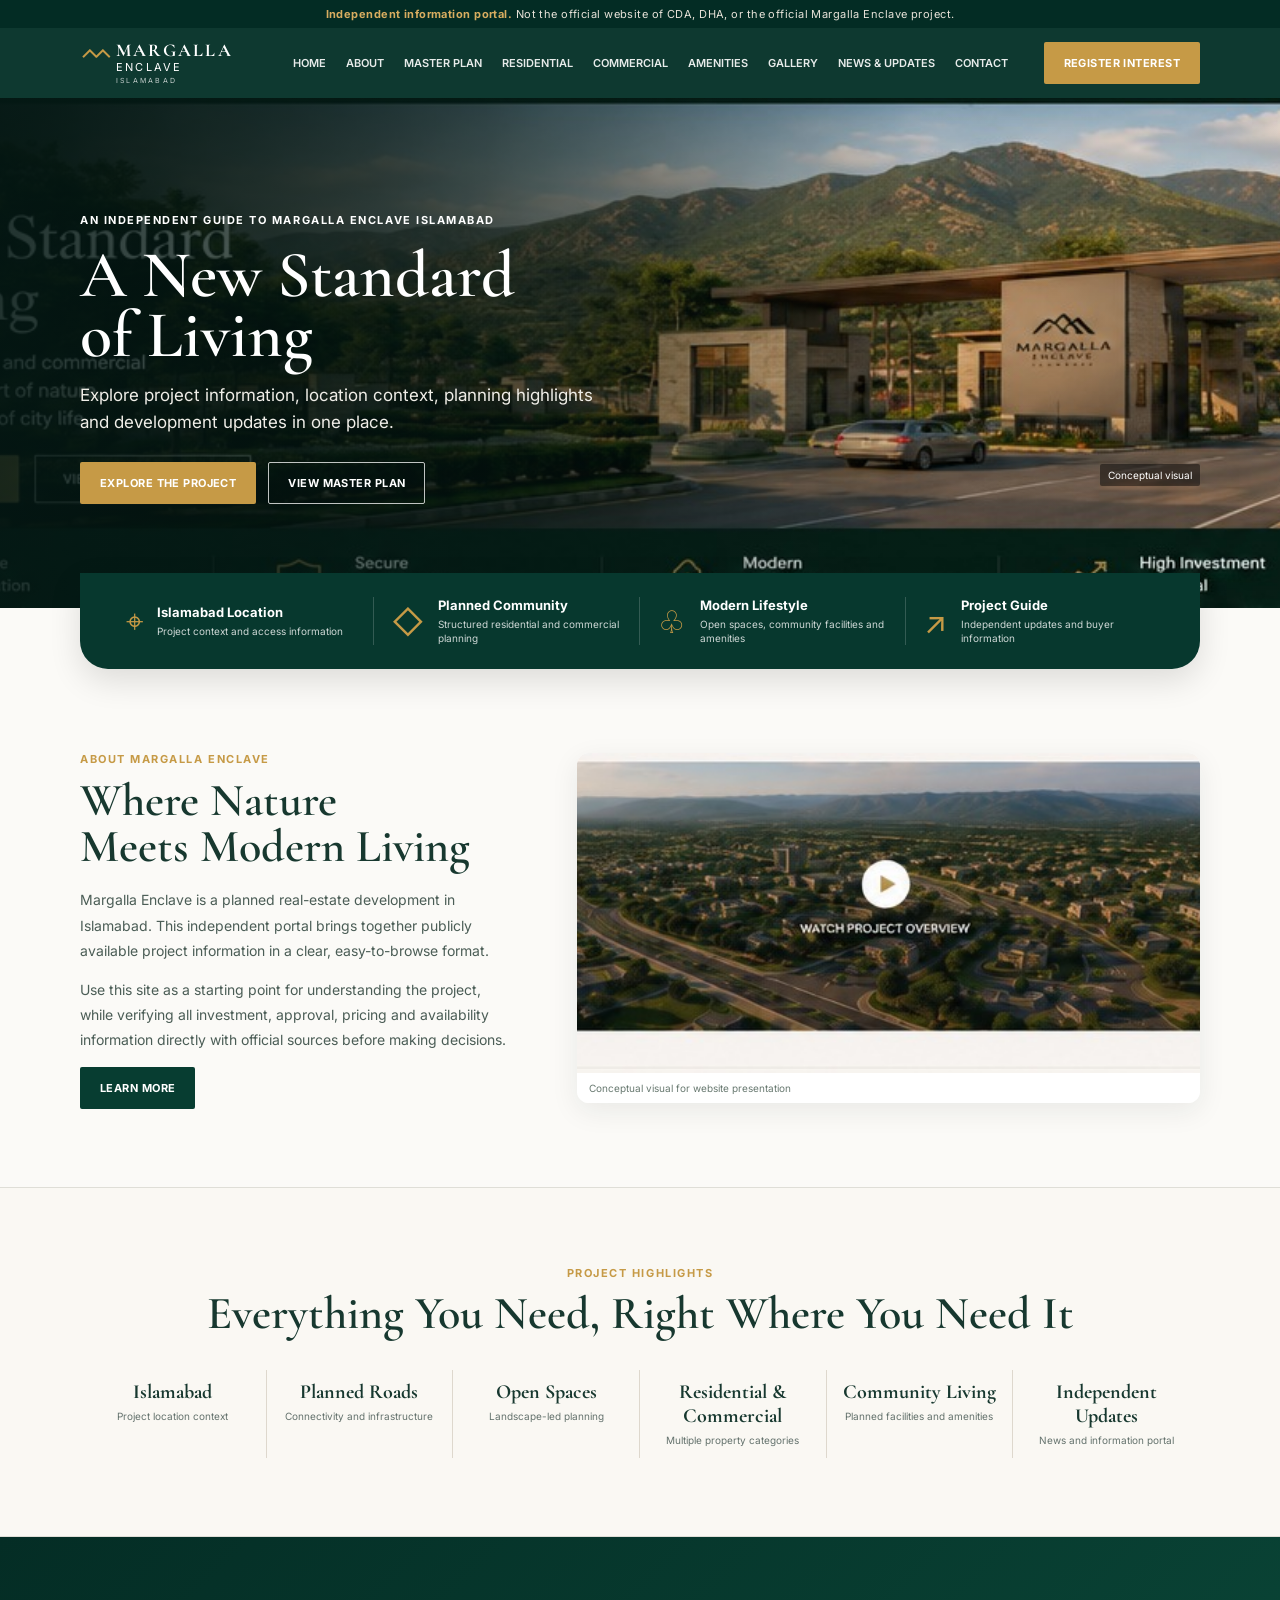
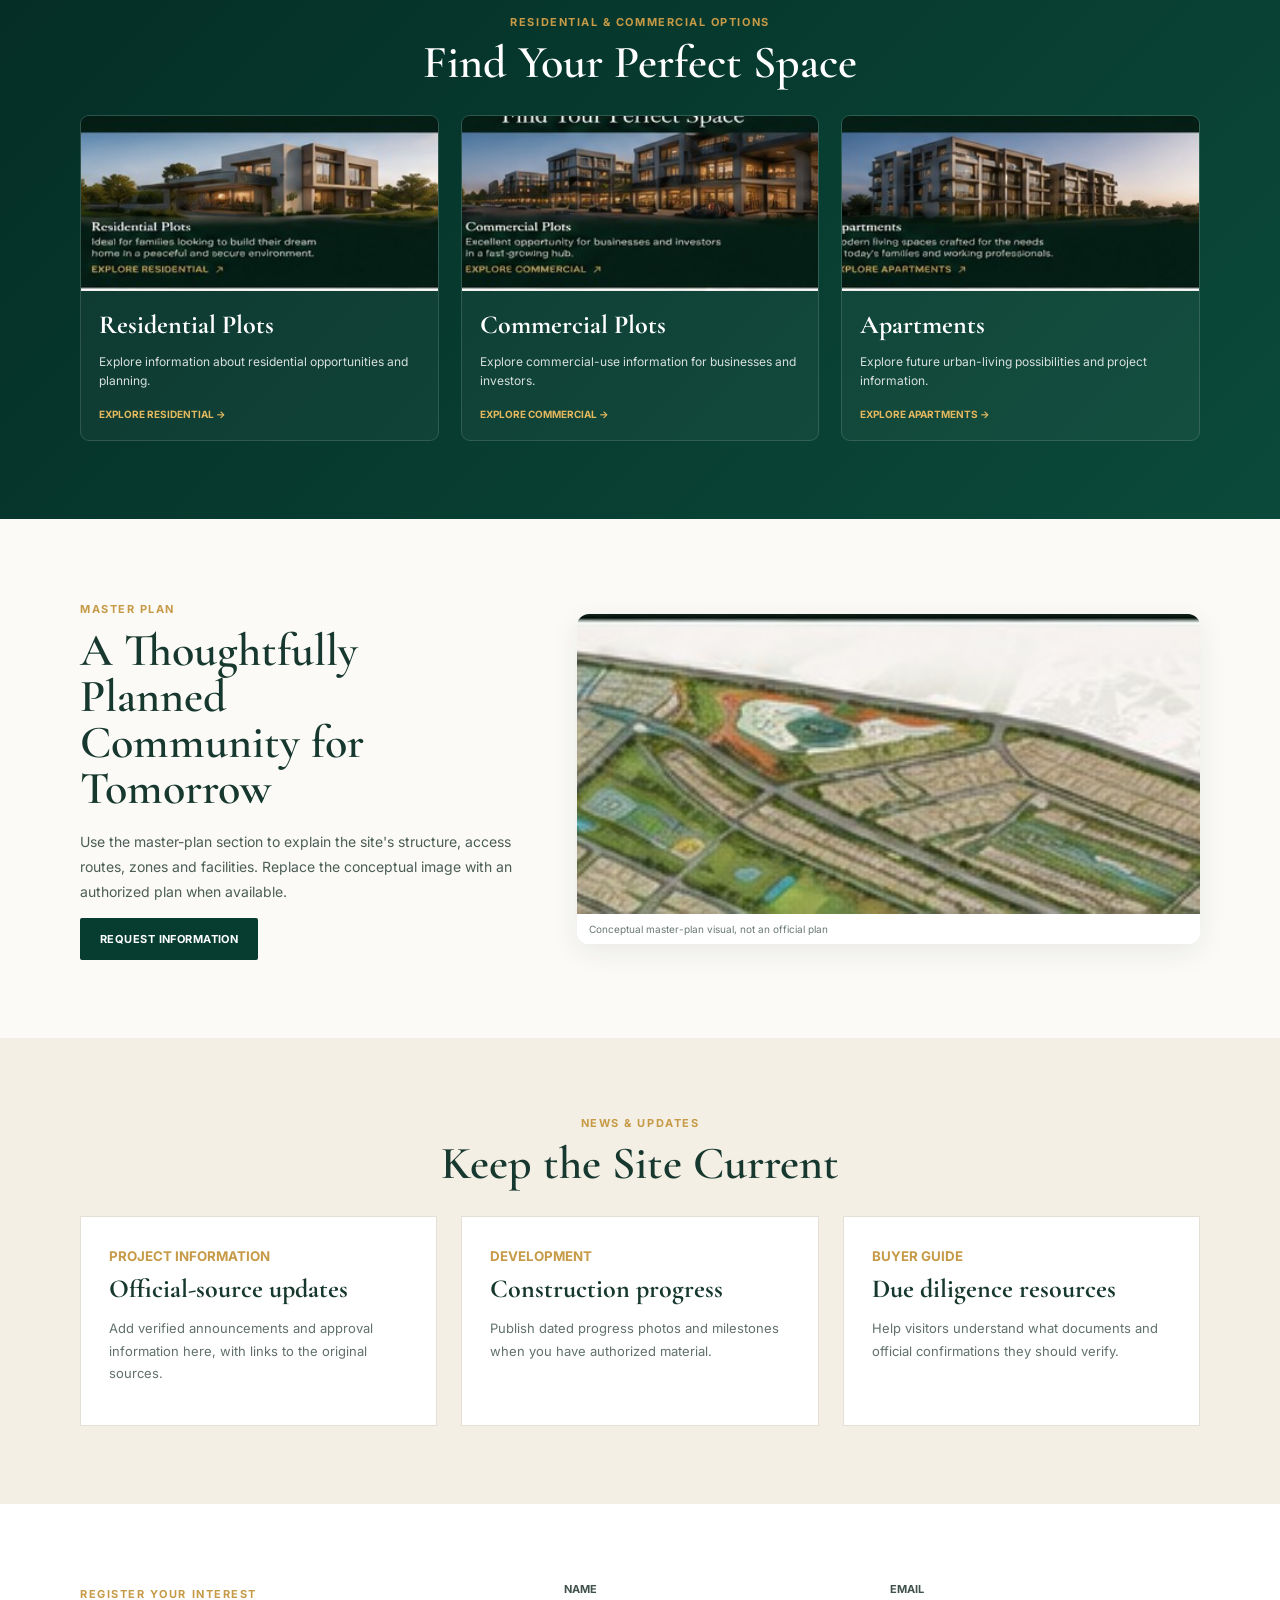
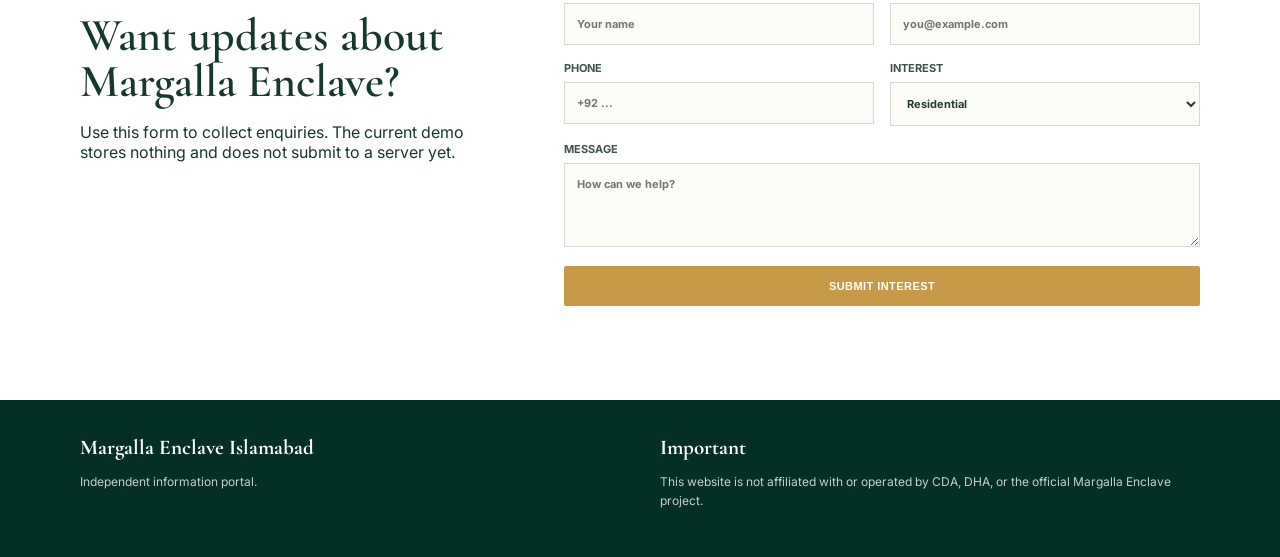
==== commit 58cef7eb: "Rename index(3).html to index.html" ====
--- a/index.html
+++ b/index.html
@@ -41,7 +41,7 @@
 
   <main>
     <section class="hero" id="home">
-      <img src="assets/hero.jpg" alt="Conceptual visual of a premium planned community near the Margalla Hills">
+      <img src="hero.jpg" alt="Conceptual visual of a premium planned community near the Margalla Hills">
       <div class="hero-shade"></div>
       <div class="hero-content shell">
         <span class="eyebrow">An independent guide to Margalla Enclave Islamabad</span>
@@ -71,7 +71,7 @@
         <a class="btn btn-green" href="#updates">Learn More</a>
       </div>
       <figure class="media-card" id="gallery">
-        <img src="assets/about.jpg" alt="Conceptual aerial visual of a planned community">
+        <img src="about.jpg" alt="Conceptual aerial visual of a planned community">
         <figcaption>Conceptual visual for website presentation</figcaption>
       </figure>
     </section>
@@ -97,15 +97,15 @@
         <h2 class="center light">Find Your Perfect Space</h2>
         <div class="card-grid">
           <article class="property-card">
-            <img src="assets/residential.jpg" alt="Conceptual luxury house visual">
+            <img src="residential.jpg" alt="Conceptual luxury house visual">
             <div><h3>Residential Plots</h3><p>Explore information about residential opportunities and planning.</p><a href="#contact">Explore Residential →</a></div>
           </article>
           <article class="property-card">
-            <img src="assets/commercial.jpg" alt="Conceptual commercial district visual">
+            <img src="commercial.jpg" alt="Conceptual commercial district visual">
             <div><h3>Commercial Plots</h3><p>Explore commercial-use information for businesses and investors.</p><a href="#contact">Explore Commercial →</a></div>
           </article>
           <article class="property-card">
-            <img src="assets/apartments.jpg" alt="Conceptual apartment development visual">
+            <img src="apartments.jpg" alt="Conceptual apartment development visual">
             <div><h3>Apartments</h3><p>Explore future urban-living possibilities and project information.</p><a href="#contact">Explore Apartments →</a></div>
           </article>
         </div>
@@ -120,7 +120,7 @@
         <a class="btn btn-green" href="#contact">Request Information</a>
       </div>
       <figure class="media-card master-image">
-        <img src="assets/master-plan.jpg" alt="Conceptual master-plan illustration">
+        <img src="master-plan.jpg" alt="Conceptual master-plan illustration">
         <figcaption>Conceptual master-plan visual, not an official plan</figcaption>
       </figure>
     </section>
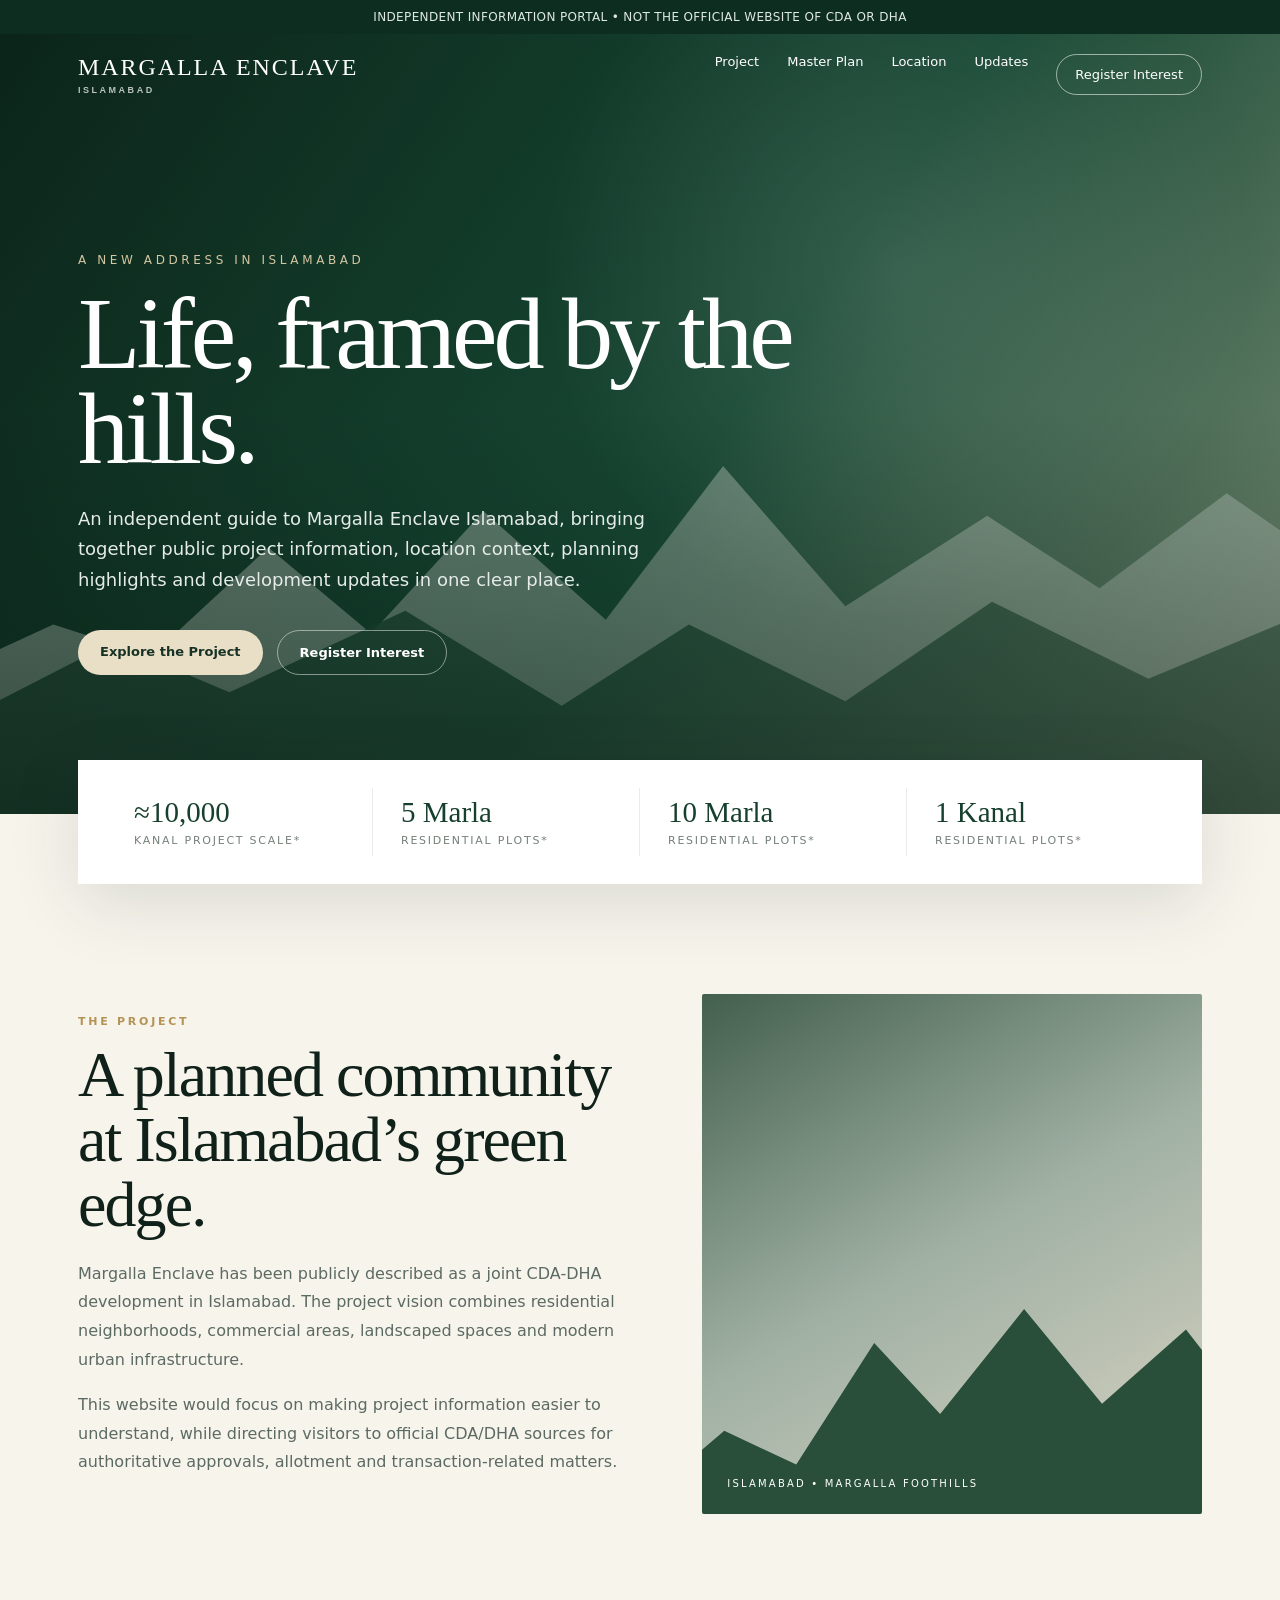
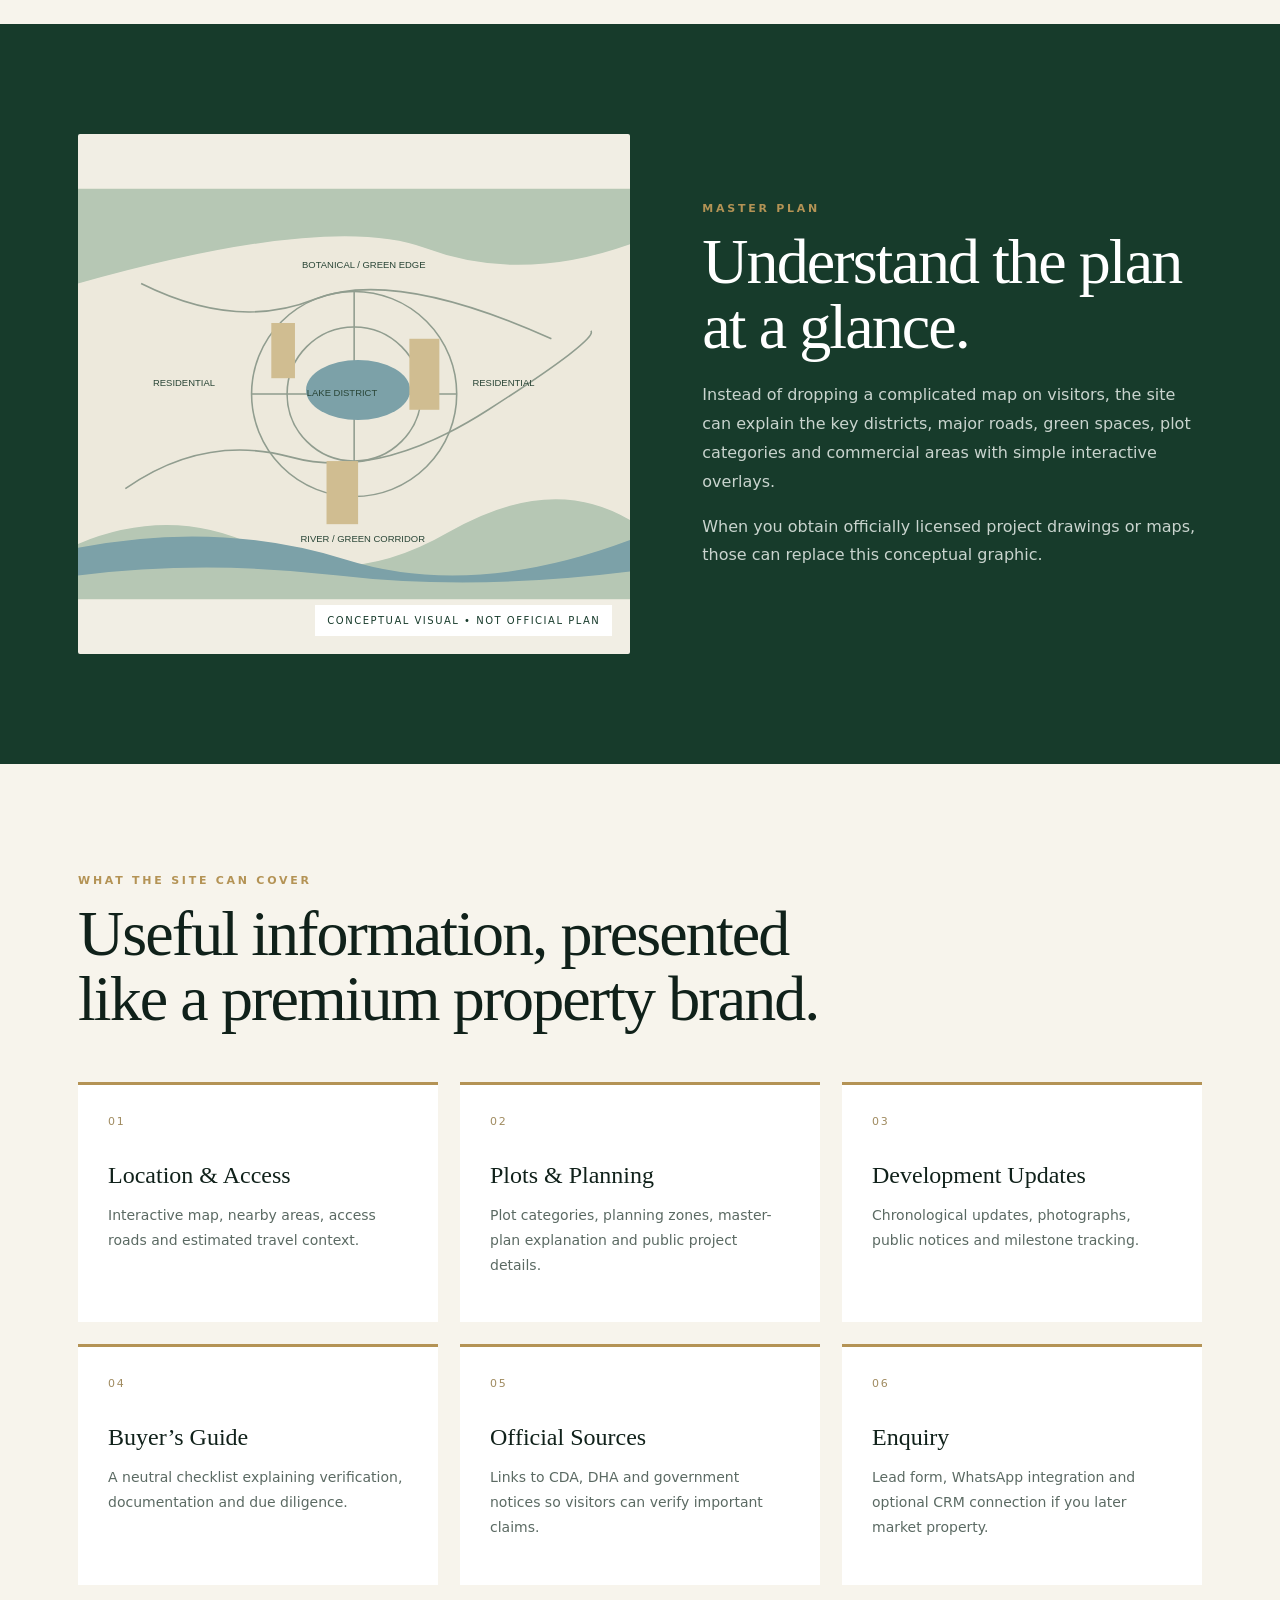
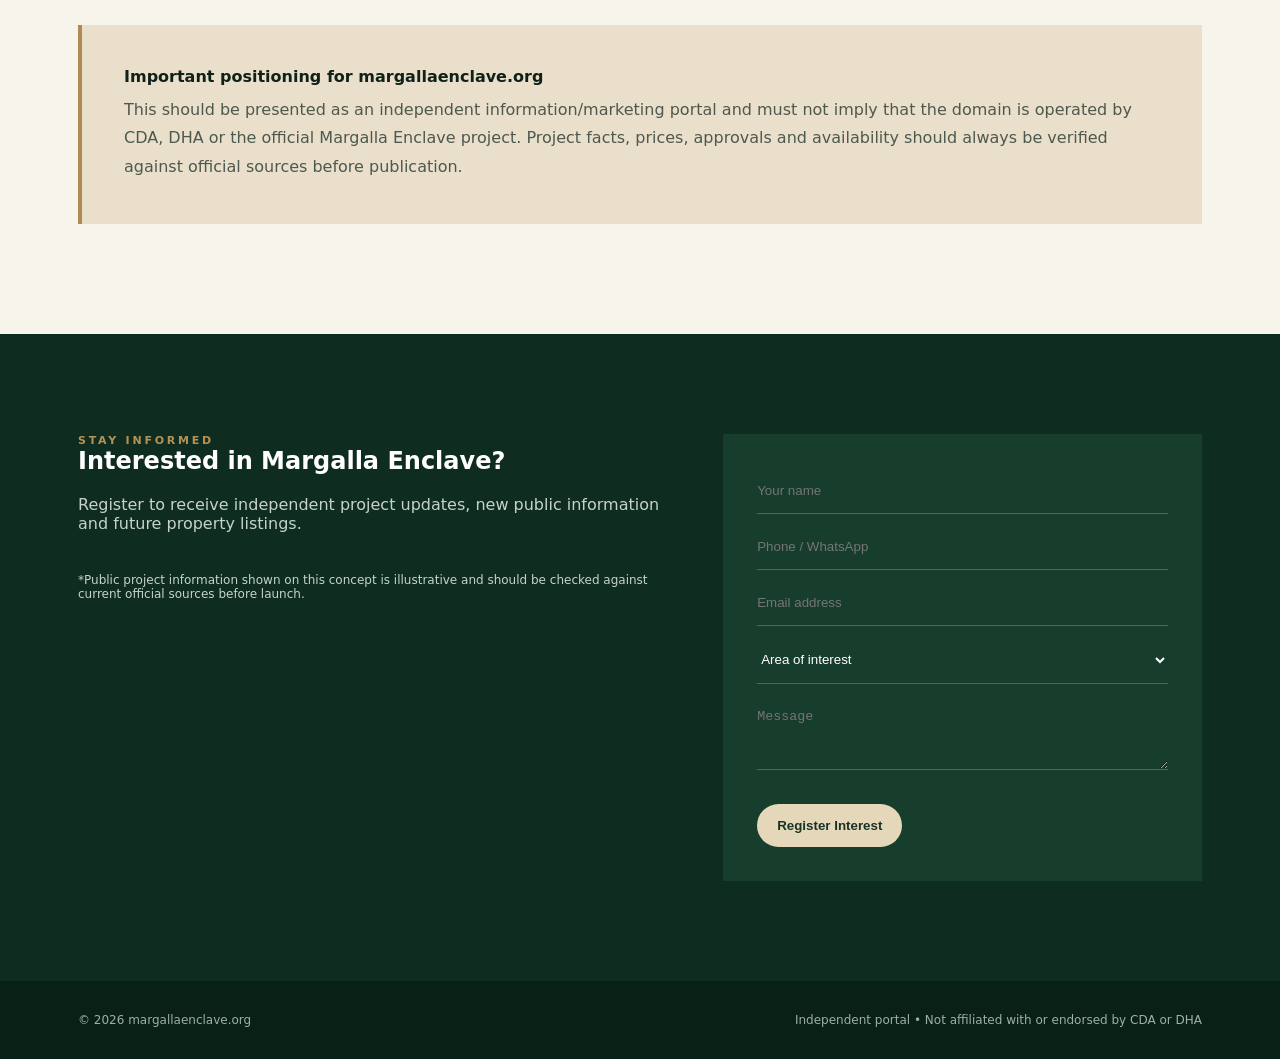
==== commit 61fa294d: "Rename margalla-enclave-first-design.html to index.html" ====
--- a/index.html
+++ b/index.html
@@ -1,182 +1,37 @@
 <!doctype html>
 <html lang="en">
 <head>
-  <meta charset="utf-8">
-  <meta name="viewport" content="width=device-width, initial-scale=1">
-  <title>Margalla Enclave Islamabad | Independent Information Portal</title>
-  <meta name="description" content="Independent information portal for Margalla Enclave Islamabad. Not affiliated with or operated by CDA, DHA, or the official Margalla Enclave project.">
-  <link rel="preconnect" href="https://fonts.googleapis.com">
-  <link rel="preconnect" href="https://fonts.gstatic.com" crossorigin>
-  <link href="https://fonts.googleapis.com/css2?family=Cormorant+Garamond:wght@500;600;700&family=Inter:wght@400;500;600;700&display=swap" rel="stylesheet">
-  <link rel="stylesheet" href="styles.css">
+<meta charset="utf-8" />
+<meta name="viewport" content="width=device-width,initial-scale=1" />
+<title>Margalla Enclave Islamabad | Independent Information Portal</title>
+<meta name="description" content="Independent information portal for Margalla Enclave Islamabad. Not an official CDA or DHA website." />
+<style>
+:root{--ink:#10211a;--green:#163d2c;--green2:#245942;--sand:#e9dfc7;--cream:#f7f4ec;--gold:#b49355;--white:#fff;--muted:#64726c}
+*{box-sizing:border-box}html{scroll-behavior:smooth}body{margin:0;font-family:Inter,ui-sans-serif,system-ui,-apple-system,Segoe UI,Arial,sans-serif;background:var(--cream);color:var(--ink)}
+a{text-decoration:none;color:inherit}.wrap{max-width:1180px;margin:auto;padding:0 28px}
+.notice{background:#0d2d20;color:#dfe9e3;text-align:center;font-size:12px;letter-spacing:.03em;padding:10px 16px}
+nav{height:82px;display:flex;align-items:center;justify-content:space-between;position:absolute;top:34px;left:0;right:0;z-index:5;color:#fff}.brand{font-family:Georgia,serif;font-size:24px;letter-spacing:.08em}.brand small{display:block;font:600 9px/1.2 Inter,sans-serif;letter-spacing:.28em;margin-top:4px;opacity:.72}.navlinks{display:flex;gap:28px;font-size:13px}.cta{border:1px solid rgba(255,255,255,.55);padding:12px 18px;border-radius:99px}
+.hero{min-height:780px;position:relative;overflow:hidden;background:linear-gradient(125deg,#0b2419 0%,#174833 55%,#7a8e76 100%);color:white;display:flex;align-items:center}
+.hero:after{content:"";position:absolute;inset:0;background:radial-gradient(circle at 70% 30%,rgba(255,255,255,.12),transparent 34%),linear-gradient(to top,rgba(4,20,13,.45),transparent 52%)}
+.mountains{position:absolute;inset:auto -5% 0 -5%;height:58%;opacity:.46}
+.mountains svg{width:100%;height:100%}.heroContent{position:relative;z-index:2;padding-top:80px;max-width:760px}.eyebrow{font-size:12px;letter-spacing:.3em;text-transform:uppercase;color:#d4c6a2;margin-bottom:20px}.hero h1{font:400 clamp(55px,8vw,104px)/.92 Georgia,serif;margin:0 0 28px;letter-spacing:-.04em}.hero p{max-width:620px;font-size:18px;line-height:1.7;color:#e5ece8}.buttons{display:flex;gap:14px;margin-top:34px}.btn{padding:14px 22px;border-radius:99px;font-weight:700;font-size:13px}.btn.gold{background:var(--sand);color:#183326}.btn.ghost{border:1px solid rgba(255,255,255,.48)}
+.stats{margin-top:-54px;position:relative;z-index:4}.statsCard{background:#fff;box-shadow:0 18px 70px rgba(23,49,37,.13);display:grid;grid-template-columns:repeat(4,1fr);padding:28px}.stat{padding:8px 28px;border-right:1px solid #e9edea}.stat:last-child{border:0}.stat strong{display:block;font:400 29px Georgia,serif;color:#173f2d}.stat span{font-size:11px;text-transform:uppercase;letter-spacing:.16em;color:#748078}
+.section{padding:110px 0}.grid2{display:grid;grid-template-columns:1.05fr .95fr;gap:72px;align-items:center}.kicker{font-size:11px;letter-spacing:.25em;text-transform:uppercase;color:var(--gold);font-weight:800}.section h2{font:400 clamp(40px,5vw,66px)/1.02 Georgia,serif;margin:14px 0 22px;letter-spacing:-.03em}.section p{color:#5b6a63;line-height:1.8;font-size:16px}.photo{height:520px;border-radius:2px;position:relative;overflow:hidden;background:linear-gradient(150deg,#435f4e,#9fb0a3 48%,#d9d4c3)}.photo:before{content:"";position:absolute;left:-10%;right:-10%;bottom:-10%;height:65%;background:#294f3a;clip-path:polygon(0 78%,12% 60%,24% 70%,37% 34%,48% 55%,62% 24%,75% 52%,89% 30%,100% 55%,100% 100%,0 100%)}.photo:after{content:"ISLAMABAD • MARGALLA FOOTHILLS";position:absolute;bottom:25px;left:25px;color:white;font-size:10px;letter-spacing:.22em}
+.planSec{background:#173b2b;color:white}.planSec p{color:#c9d4ce}.plan{height:520px;background:#f1eee4;border-radius:2px;position:relative;overflow:hidden}.plan svg{width:100%;height:100%}.planTag{position:absolute;right:18px;bottom:18px;background:#fff;color:#173b2b;font-size:10px;letter-spacing:.15em;padding:10px 12px;text-transform:uppercase}
+.features{display:grid;grid-template-columns:repeat(3,1fr);gap:22px;margin-top:50px}.feature{background:white;padding:30px;min-height:190px;border-top:3px solid var(--gold)}.feature b{font:400 24px Georgia,serif}.feature p{font-size:14px}.feature .num{font-size:11px;letter-spacing:.15em;color:#a08b60;margin-bottom:34px}
+.disclaimer{background:#eadfca;padding:42px;margin-top:40px;border-left:4px solid #ae8c51}.disclaimer strong{display:block;margin-bottom:10px}.disclaimer p{margin:0;color:#4d584f}
+.contact{background:#0f2c20;color:white;padding:100px 0}.contact .card{display:grid;grid-template-columns:1.1fr .9fr;gap:60px}.contact h2{margin-top:0}.contact p{color:#c6d3cc}.form{background:#173d2c;padding:34px}.form input,.form select,.form textarea{width:100%;padding:15px 0;margin-bottom:10px;border:0;border-bottom:1px solid rgba(255,255,255,.22);background:transparent;color:white;outline:none}.form option{color:#111}.form button{margin-top:20px;background:#e5d8ba;color:#183326;border:0;padding:14px 20px;border-radius:99px;font-weight:700}.footer{background:#092017;color:#9eb0a6;padding:32px 0;font-size:12px}.footer .wrap{display:flex;justify-content:space-between;gap:30px}
+@media(max-width:800px){.navlinks{display:none}.hero{min-height:690px}.grid2,.contact .card{grid-template-columns:1fr}.statsCard{grid-template-columns:1fr 1fr}.stat:nth-child(2){border-right:0}.features{grid-template-columns:1fr}.photo,.plan{height:400px}.section{padding:78px 0}.footer .wrap{display:block}.footer span{display:block;margin-top:10px}}
+</style>
 </head>
 <body>
-  <div class="notice">
-    <strong>Independent information portal.</strong>
-    Not the official website of CDA, DHA, or the official Margalla Enclave project.
-  </div>
-
-  <header class="site-header">
-    <a class="brand" href="#home" aria-label="Margalla Enclave home">
-      <span class="mark">⌃⌃</span>
-      <span class="brand-copy"><b>MARGALLA</b><span>ENCLAVE</span><small>ISLAMABAD</small></span>
-    </a>
-
-    <button class="menu-toggle" aria-label="Open menu" aria-expanded="false">☰</button>
-
-    <nav class="nav">
-      <a href="#home">Home</a>
-      <a href="#about">About</a>
-      <a href="#master-plan">Master Plan</a>
-      <a href="#options">Residential</a>
-      <a href="#options">Commercial</a>
-      <a href="#amenities">Amenities</a>
-      <a href="#gallery">Gallery</a>
-      <a href="#updates">News & Updates</a>
-      <a href="#contact">Contact</a>
-    </nav>
-
-    <a class="btn btn-gold header-cta" href="#contact">Register Interest</a>
-  </header>
-
-  <main>
-    <section class="hero" id="home">
-      <img src="hero.jpg" alt="Conceptual visual of a premium planned community near the Margalla Hills">
-      <div class="hero-shade"></div>
-      <div class="hero-content shell">
-        <span class="eyebrow">An independent guide to Margalla Enclave Islamabad</span>
-        <h1>A New Standard<br>of Living</h1>
-        <p>Explore project information, location context, planning highlights and development updates in one place.</p>
-        <div class="actions">
-          <a class="btn btn-gold" href="#about">Explore the Project</a>
-          <a class="btn btn-outline" href="#master-plan">View Master Plan</a>
-        </div>
-        <span class="concept-label">Conceptual visual</span>
-      </div>
-    </section>
-
-    <section class="feature-strip shell" id="amenities">
-      <article><span>⌖</span><div><b>Islamabad Location</b><small>Project context and access information</small></div></article>
-      <article><span>◇</span><div><b>Planned Community</b><small>Structured residential and commercial planning</small></div></article>
-      <article><span>♧</span><div><b>Modern Lifestyle</b><small>Open spaces, community facilities and amenities</small></div></article>
-      <article><span>↗</span><div><b>Project Guide</b><small>Independent updates and buyer information</small></div></article>
-    </section>
-
-    <section class="split shell section" id="about">
-      <div class="copy">
-        <span class="eyebrow gold">About Margalla Enclave</span>
-        <h2>Where Nature<br>Meets Modern Living</h2>
-        <p>Margalla Enclave is a planned real-estate development in Islamabad. This independent portal brings together publicly available project information in a clear, easy-to-browse format.</p>
-        <p>Use this site as a starting point for understanding the project, while verifying all investment, approval, pricing and availability information directly with official sources before making decisions.</p>
-        <a class="btn btn-green" href="#updates">Learn More</a>
-      </div>
-      <figure class="media-card" id="gallery">
-        <img src="about.jpg" alt="Conceptual aerial visual of a planned community">
-        <figcaption>Conceptual visual for website presentation</figcaption>
-      </figure>
-    </section>
-
-    <section class="highlights section">
-      <div class="shell">
-        <span class="eyebrow gold center">Project Highlights</span>
-        <h2 class="center">Everything You Need, Right Where You Need It</h2>
-        <div class="highlight-grid">
-          <div><b>Islamabad</b><span>Project location context</span></div>
-          <div><b>Planned Roads</b><span>Connectivity and infrastructure</span></div>
-          <div><b>Open Spaces</b><span>Landscape-led planning</span></div>
-          <div><b>Residential & Commercial</b><span>Multiple property categories</span></div>
-          <div><b>Community Living</b><span>Planned facilities and amenities</span></div>
-          <div><b>Independent Updates</b><span>News and information portal</span></div>
-        </div>
-      </div>
-    </section>
-
-    <section class="options section" id="options">
-      <div class="shell">
-        <span class="eyebrow gold center">Residential & Commercial Options</span>
-        <h2 class="center light">Find Your Perfect Space</h2>
-        <div class="card-grid">
-          <article class="property-card">
-            <img src="residential.jpg" alt="Conceptual luxury house visual">
-            <div><h3>Residential Plots</h3><p>Explore information about residential opportunities and planning.</p><a href="#contact">Explore Residential →</a></div>
-          </article>
-          <article class="property-card">
-            <img src="commercial.jpg" alt="Conceptual commercial district visual">
-            <div><h3>Commercial Plots</h3><p>Explore commercial-use information for businesses and investors.</p><a href="#contact">Explore Commercial →</a></div>
-          </article>
-          <article class="property-card">
-            <img src="apartments.jpg" alt="Conceptual apartment development visual">
-            <div><h3>Apartments</h3><p>Explore future urban-living possibilities and project information.</p><a href="#contact">Explore Apartments →</a></div>
-          </article>
-        </div>
-      </div>
-    </section>
-
-    <section class="master section shell" id="master-plan">
-      <div class="copy">
-        <span class="eyebrow gold">Master Plan</span>
-        <h2>A Thoughtfully Planned<br>Community for Tomorrow</h2>
-        <p>Use the master-plan section to explain the site's structure, access routes, zones and facilities. Replace the conceptual image with an authorized plan when available.</p>
-        <a class="btn btn-green" href="#contact">Request Information</a>
-      </div>
-      <figure class="media-card master-image">
-        <img src="master-plan.jpg" alt="Conceptual master-plan illustration">
-        <figcaption>Conceptual master-plan visual, not an official plan</figcaption>
-      </figure>
-    </section>
-
-    <section class="updates section" id="updates">
-      <div class="shell">
-        <span class="eyebrow gold center">News & Updates</span>
-        <h2 class="center">Keep the Site Current</h2>
-        <div class="update-grid">
-          <article><small>Project Information</small><h3>Official-source updates</h3><p>Add verified announcements and approval information here, with links to the original sources.</p></article>
-          <article><small>Development</small><h3>Construction progress</h3><p>Publish dated progress photos and milestones when you have authorized material.</p></article>
-          <article><small>Buyer Guide</small><h3>Due diligence resources</h3><p>Help visitors understand what documents and official confirmations they should verify.</p></article>
-        </div>
-      </div>
-    </section>
-
-    <section class="contact section" id="contact">
-      <div class="shell contact-grid">
-        <div>
-          <span class="eyebrow gold">Register Your Interest</span>
-          <h2>Want updates about Margalla Enclave?</h2>
-          <p>Use this form to collect enquiries. The current demo stores nothing and does not submit to a server yet.</p>
-        </div>
-        <form id="interest-form">
-          <label>Name<input required name="name" type="text" placeholder="Your name"></label>
-          <label>Email<input required name="email" type="email" placeholder="you@example.com"></label>
-          <label>Phone<input name="phone" type="tel" placeholder="+92 ..."></label>
-          <label>Interest
-            <select name="interest">
-              <option>Residential</option>
-              <option>Commercial</option>
-              <option>Apartments</option>
-              <option>General information</option>
-            </select>
-          </label>
-          <label class="full">Message<textarea name="message" rows="4" placeholder="How can we help?"></textarea></label>
-          <button class="btn btn-gold full" type="submit">Submit Interest</button>
-          <p class="form-note full" id="form-note" aria-live="polite"></p>
-        </form>
-      </div>
-    </section>
-  </main>
-
-  <footer>
-    <div class="shell footer-grid">
-      <div>
-        <b>Margalla Enclave Islamabad</b>
-        <p>Independent information portal.</p>
-      </div>
-      <div>
-        <b>Important</b>
-        <p>This website is not affiliated with or operated by CDA, DHA, or the official Margalla Enclave project.</p>
-      </div>
-    </div>
-  </footer>
-
-  <script src="script.js"></script>
-</body>
-</html>
+<div class="notice">INDEPENDENT INFORMATION PORTAL • NOT THE OFFICIAL WEBSITE OF CDA OR DHA</div>
+<nav><div class="wrap" style="display:flex;align-items:center;justify-content:space-between;width:100%"><a class="brand" href="#">MARGALLA ENCLAVE<small>ISLAMABAD</small></a><div class="navlinks"><a href="#project">Project</a><a href="#plan">Master Plan</a><a href="#location">Location</a><a href="#updates">Updates</a><a class="cta" href="#contact">Register Interest</a></div></div></nav>
+<header class="hero"><div class="mountains"><svg viewBox="0 0 1440 500" preserveAspectRatio="none"><path fill="#b5c2b7" d="M0,350 L120,290 220,325 340,205 445,300 560,165 685,285 805,115 930,270 1075,170 1190,250 1320,145 1440,235 1440,500 0,500Z"/><path fill="#244b37" opacity=".9" d="M0,410 L180,310 300,365 480,275 640,380 770,290 930,375 1080,265 1240,350 1440,260 1440,500 0,500Z"/></svg></div><div class="wrap" style="width:100%"><div class="heroContent"><div class="eyebrow">A new address in Islamabad</div><h1>Life, framed by the hills.</h1><p>An independent guide to Margalla Enclave Islamabad, bringing together public project information, location context, planning highlights and development updates in one clear place.</p><div class="buttons"><a class="btn gold" href="#project">Explore the Project</a><a class="btn ghost" href="#contact">Register Interest</a></div></div></div></header>
+<div class="stats"><div class="wrap"><div class="statsCard"><div class="stat"><strong>≈10,000</strong><span>Kanal project scale*</span></div><div class="stat"><strong>5 Marla</strong><span>Residential plots*</span></div><div class="stat"><strong>10 Marla</strong><span>Residential plots*</span></div><div class="stat"><strong>1 Kanal</strong><span>Residential plots*</span></div></div></div></div>
+<section class="section" id="project"><div class="wrap grid2"><div><div class="kicker">The Project</div><h2>A planned community at Islamabad’s green edge.</h2><p>Margalla Enclave has been publicly described as a joint CDA-DHA development in Islamabad. The project vision combines residential neighborhoods, commercial areas, landscaped spaces and modern urban infrastructure.</p><p>This website would focus on making project information easier to understand, while directing visitors to official CDA/DHA sources for authoritative approvals, allotment and transaction-related matters.</p></div><div class="photo"></div></div></section>
+<section class="section planSec" id="plan"><div class="wrap grid2"><div class="plan"><svg viewBox="0 0 700 520"><rect width="700" height="520" fill="#ede9dc"/><g stroke="#879587" stroke-width="2" fill="none" opacity=".9"><path d="M60 380 Q160 310 270 340 T520 280 T650 180"/><path d="M80 120 Q200 180 300 140 T600 190"/><circle cx="350" cy="260" r="130"/><circle cx="350" cy="260" r="85"/><path d="M350 130V390M220 260H480"/></g><g fill="#b6c7b4"><path d="M0 0H700V70Q560 120 440 75T0 120Z"/><path d="M0 450Q120 400 230 455T470 435T700 420V520H0Z"/></g><g fill="#7ca1a8"><ellipse cx="355" cy="255" rx="66" ry="38"/><path d="M0 455 Q180 420 340 470 T700 445 V485 Q500 510 330 490 T0 490Z"/></g><g fill="#d0bd91"><rect x="245" y="170" width="30" height="70"/><rect x="420" y="190" width="38" height="90"/><rect x="315" y="345" width="40" height="80"/></g><g font-family="Arial" font-size="12" fill="#294536"><text x="290" y="263">LAKE DISTRICT</text><text x="284" y="100">BOTANICAL / GREEN EDGE</text><text x="282" y="447">RIVER / GREEN CORRIDOR</text><text x="500" y="250">RESIDENTIAL</text><text x="95" y="250">RESIDENTIAL</text></g></svg><div class="planTag">Conceptual visual • not official plan</div></div><div><div class="kicker">Master Plan</div><h2>Understand the plan at a glance.</h2><p>Instead of dropping a complicated map on visitors, the site can explain the key districts, major roads, green spaces, plot categories and commercial areas with simple interactive overlays.</p><p>When you obtain officially licensed project drawings or maps, those can replace this conceptual graphic.</p></div></div></section>
+<section class="section" id="location"><div class="wrap"><div class="kicker">What the site can cover</div><h2 style="max-width:760px">Useful information, presented like a premium property brand.</h2><div class="features"><div class="feature"><div class="num">01</div><b>Location & Access</b><p>Interactive map, nearby areas, access roads and estimated travel context.</p></div><div class="feature"><div class="num">02</div><b>Plots & Planning</b><p>Plot categories, planning zones, master-plan explanation and public project details.</p></div><div class="feature"><div class="num">03</div><b>Development Updates</b><p>Chronological updates, photographs, public notices and milestone tracking.</p></div><div class="feature"><div class="num">04</div><b>Buyer’s Guide</b><p>A neutral checklist explaining verification, documentation and due diligence.</p></div><div class="feature"><div class="num">05</div><b>Official Sources</b><p>Links to CDA, DHA and government notices so visitors can verify important claims.</p></div><div class="feature"><div class="num">06</div><b>Enquiry</b><p>Lead form, WhatsApp integration and optional CRM connection if you later market property.</p></div></div><div class="disclaimer"><strong>Important positioning for margallaenclave.org</strong><p>This should be presented as an independent information/marketing portal and must not imply that the domain is operated by CDA, DHA or the official Margalla Enclave project. Project facts, prices, approvals and availability should always be verified against official sources before publication.</p></div></div></section>
+<section class="contact" id="contact"><div class="wrap card"><div><div class="kicker">Stay informed</div><h2>Interested in Margalla Enclave?</h2><p>Register to receive independent project updates, new public information and future property listings.</p><p style="font-size:12px;margin-top:40px">*Public project information shown on this concept is illustrative and should be checked against current official sources before launch.</p></div><form class="form" onsubmit="event.preventDefault();alert('Demo form only');"><input placeholder="Your name"/><input placeholder="Phone / WhatsApp"/><input type="email" placeholder="Email address"/><select><option>Area of interest</option><option>5 Marla</option><option>10 Marla</option><option>1 Kanal</option><option>Commercial</option></select><textarea rows="3" placeholder="Message"></textarea><button>Register Interest</button></form></div></section>
+<footer class="footer"><div class="wrap"><div>© 2026 margallaenclave.org</div><span>Independent portal • Not affiliated with or endorsed by CDA or DHA</span></div></footer>
+</body></html>
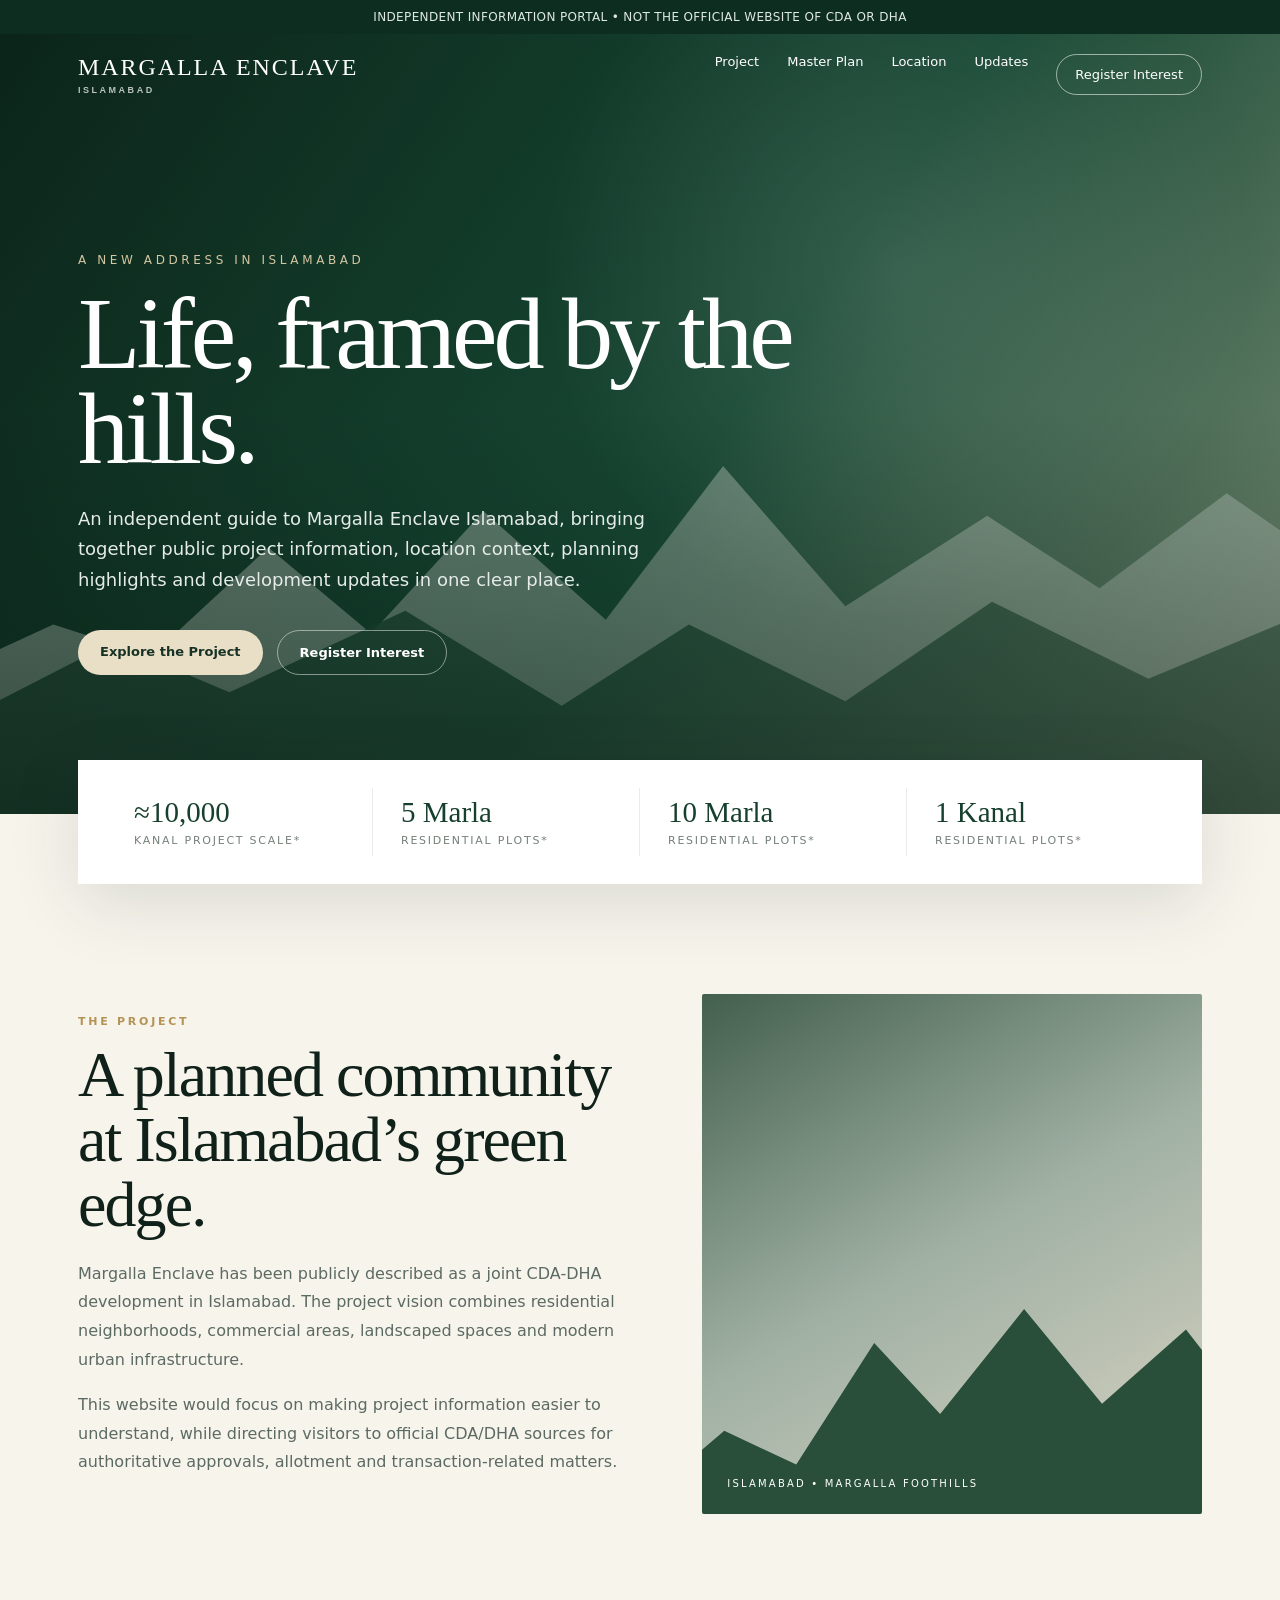
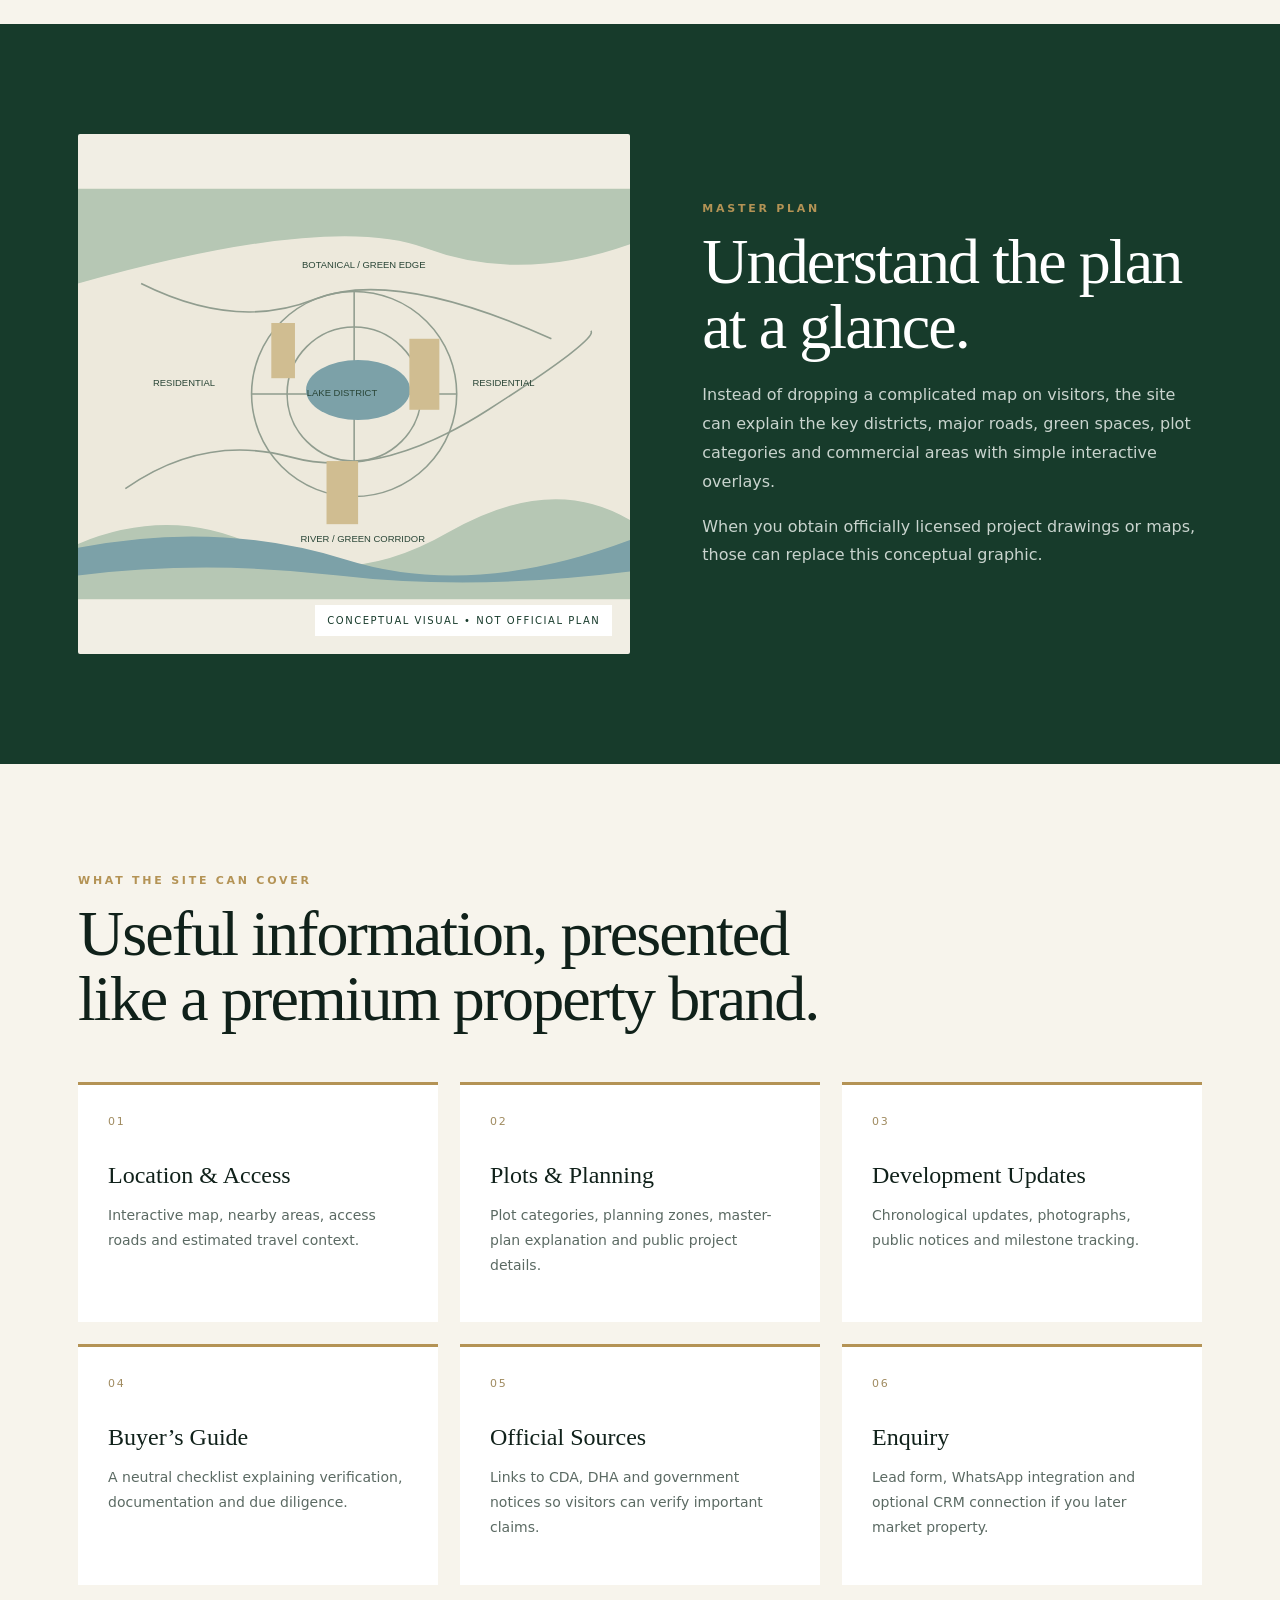
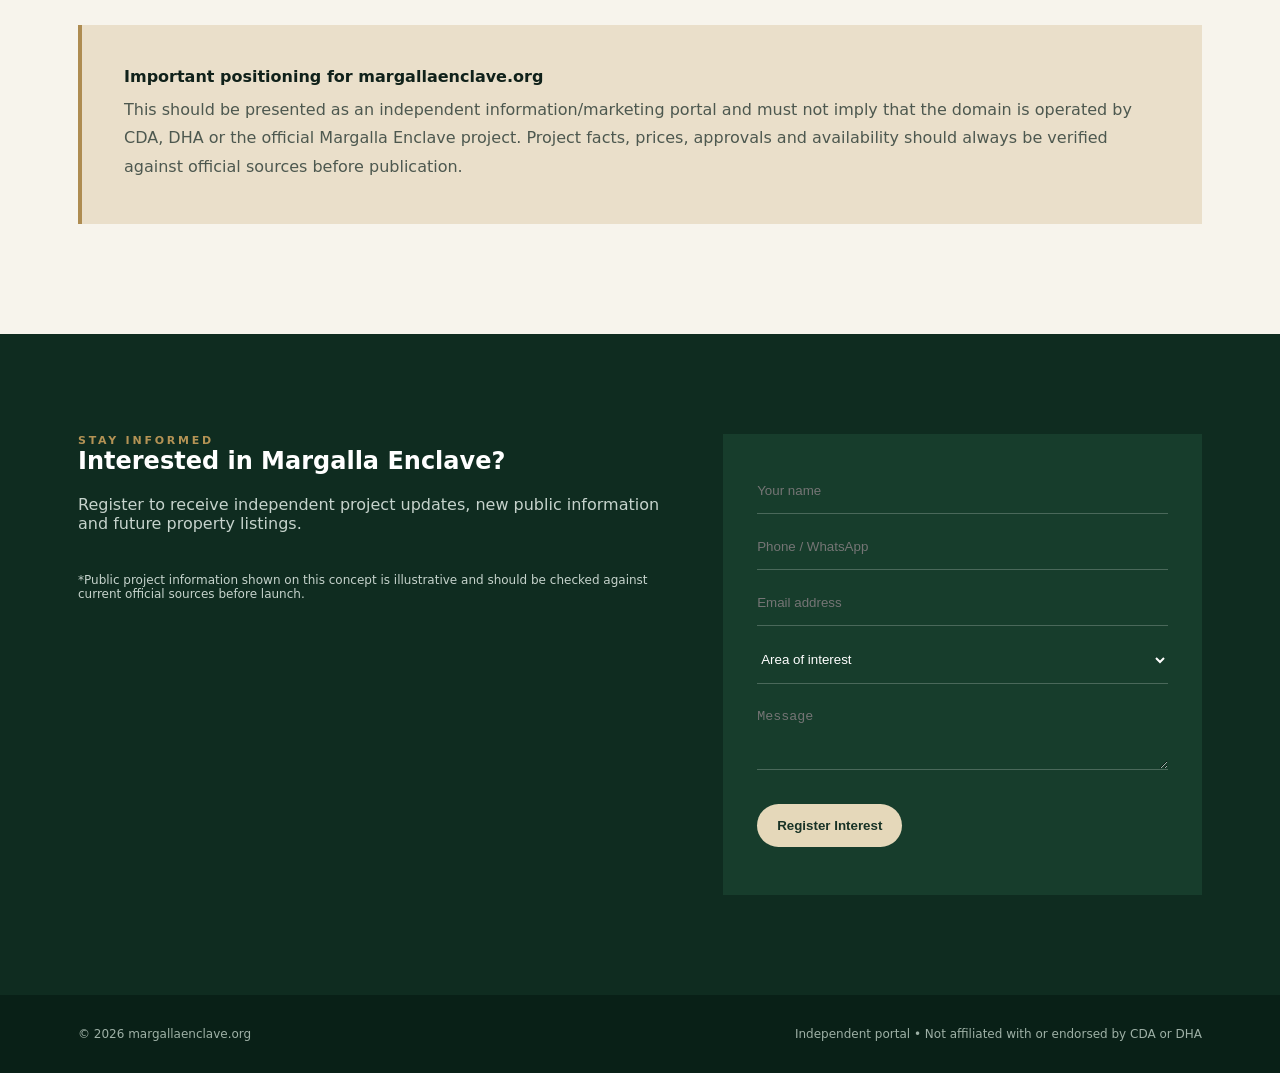
==== commit d55cffc9: "Add files via upload" ====
--- a/index.html
+++ b/index.html
@@ -32,6 +32,27 @@
 <section class="section" id="project"><div class="wrap grid2"><div><div class="kicker">The Project</div><h2>A planned community at Islamabad’s green edge.</h2><p>Margalla Enclave has been publicly described as a joint CDA-DHA development in Islamabad. The project vision combines residential neighborhoods, commercial areas, landscaped spaces and modern urban infrastructure.</p><p>This website would focus on making project information easier to understand, while directing visitors to official CDA/DHA sources for authoritative approvals, allotment and transaction-related matters.</p></div><div class="photo"></div></div></section>
 <section class="section planSec" id="plan"><div class="wrap grid2"><div class="plan"><svg viewBox="0 0 700 520"><rect width="700" height="520" fill="#ede9dc"/><g stroke="#879587" stroke-width="2" fill="none" opacity=".9"><path d="M60 380 Q160 310 270 340 T520 280 T650 180"/><path d="M80 120 Q200 180 300 140 T600 190"/><circle cx="350" cy="260" r="130"/><circle cx="350" cy="260" r="85"/><path d="M350 130V390M220 260H480"/></g><g fill="#b6c7b4"><path d="M0 0H700V70Q560 120 440 75T0 120Z"/><path d="M0 450Q120 400 230 455T470 435T700 420V520H0Z"/></g><g fill="#7ca1a8"><ellipse cx="355" cy="255" rx="66" ry="38"/><path d="M0 455 Q180 420 340 470 T700 445 V485 Q500 510 330 490 T0 490Z"/></g><g fill="#d0bd91"><rect x="245" y="170" width="30" height="70"/><rect x="420" y="190" width="38" height="90"/><rect x="315" y="345" width="40" height="80"/></g><g font-family="Arial" font-size="12" fill="#294536"><text x="290" y="263">LAKE DISTRICT</text><text x="284" y="100">BOTANICAL / GREEN EDGE</text><text x="282" y="447">RIVER / GREEN CORRIDOR</text><text x="500" y="250">RESIDENTIAL</text><text x="95" y="250">RESIDENTIAL</text></g></svg><div class="planTag">Conceptual visual • not official plan</div></div><div><div class="kicker">Master Plan</div><h2>Understand the plan at a glance.</h2><p>Instead of dropping a complicated map on visitors, the site can explain the key districts, major roads, green spaces, plot categories and commercial areas with simple interactive overlays.</p><p>When you obtain officially licensed project drawings or maps, those can replace this conceptual graphic.</p></div></div></section>
 <section class="section" id="location"><div class="wrap"><div class="kicker">What the site can cover</div><h2 style="max-width:760px">Useful information, presented like a premium property brand.</h2><div class="features"><div class="feature"><div class="num">01</div><b>Location & Access</b><p>Interactive map, nearby areas, access roads and estimated travel context.</p></div><div class="feature"><div class="num">02</div><b>Plots & Planning</b><p>Plot categories, planning zones, master-plan explanation and public project details.</p></div><div class="feature"><div class="num">03</div><b>Development Updates</b><p>Chronological updates, photographs, public notices and milestone tracking.</p></div><div class="feature"><div class="num">04</div><b>Buyer’s Guide</b><p>A neutral checklist explaining verification, documentation and due diligence.</p></div><div class="feature"><div class="num">05</div><b>Official Sources</b><p>Links to CDA, DHA and government notices so visitors can verify important claims.</p></div><div class="feature"><div class="num">06</div><b>Enquiry</b><p>Lead form, WhatsApp integration and optional CRM connection if you later market property.</p></div></div><div class="disclaimer"><strong>Important positioning for margallaenclave.org</strong><p>This should be presented as an independent information/marketing portal and must not imply that the domain is operated by CDA, DHA or the official Margalla Enclave project. Project facts, prices, approvals and availability should always be verified against official sources before publication.</p></div></div></section>
-<section class="contact" id="contact"><div class="wrap card"><div><div class="kicker">Stay informed</div><h2>Interested in Margalla Enclave?</h2><p>Register to receive independent project updates, new public information and future property listings.</p><p style="font-size:12px;margin-top:40px">*Public project information shown on this concept is illustrative and should be checked against current official sources before launch.</p></div><form class="form" onsubmit="event.preventDefault();alert('Demo form only');"><input placeholder="Your name"/><input placeholder="Phone / WhatsApp"/><input type="email" placeholder="Email address"/><select><option>Area of interest</option><option>5 Marla</option><option>10 Marla</option><option>1 Kanal</option><option>Commercial</option></select><textarea rows="3" placeholder="Message"></textarea><button>Register Interest</button></form></div></section>
+<section class="contact" id="contact"><div class="wrap card"><div><div class="kicker">Stay informed</div><h2>Interested in Margalla Enclave?</h2><p>Register to receive independent project updates, new public information and future property listings.</p><p style="font-size:12px;margin-top:40px">*Public project information shown on this concept is illustrative and should be checked against current official sources before launch.</p></div><form class="form" id="enquiryForm"><input name="name" placeholder="Your name" required/><input name="phone" placeholder="Phone / WhatsApp" required/><input name="email" type="email" placeholder="Email address" required/><select name="interest" required><option value="" selected disabled>Area of interest</option><option>5 Marla</option><option>10 Marla</option><option>1 Kanal</option><option>Commercial</option><option>Other</option></select><textarea name="message" rows="3" placeholder="Message"></textarea><input name="company" autocomplete="off" tabindex="-1" aria-hidden="true" style="position:absolute;left:-10000px;opacity:0"/><button type="submit">Register Interest</button><p id="formStatus" style="font-size:13px;margin:14px 0 0;color:#d9e4de"></p></form></div></section>
 <footer class="footer"><div class="wrap"><div>© 2026 margallaenclave.org</div><span>Independent portal • Not affiliated with or endorsed by CDA or DHA</span></div></footer>
+
+<script>
+const form=document.getElementById('enquiryForm');
+const statusEl=document.getElementById('formStatus');
+form.addEventListener('submit',async(e)=>{
+  e.preventDefault();
+  const button=form.querySelector('button');
+  button.disabled=true;
+  statusEl.textContent='Sending...';
+  const payload=Object.fromEntries(new FormData(form).entries());
+  try{
+    const r=await fetch('/api/enquiry',{method:'POST',headers:{'Content-Type':'application/json'},body:JSON.stringify(payload)});
+    const data=await r.json().catch(()=>({}));
+    if(!r.ok) throw new Error(data.error||'Unable to send enquiry');
+    form.reset();
+    statusEl.textContent='Thank you. Your enquiry has been sent.';
+  }catch(err){
+    statusEl.textContent='Sorry, the enquiry could not be sent. Please try again.';
+  }finally{button.disabled=false;}
+});
+</script>
 </body></html>
